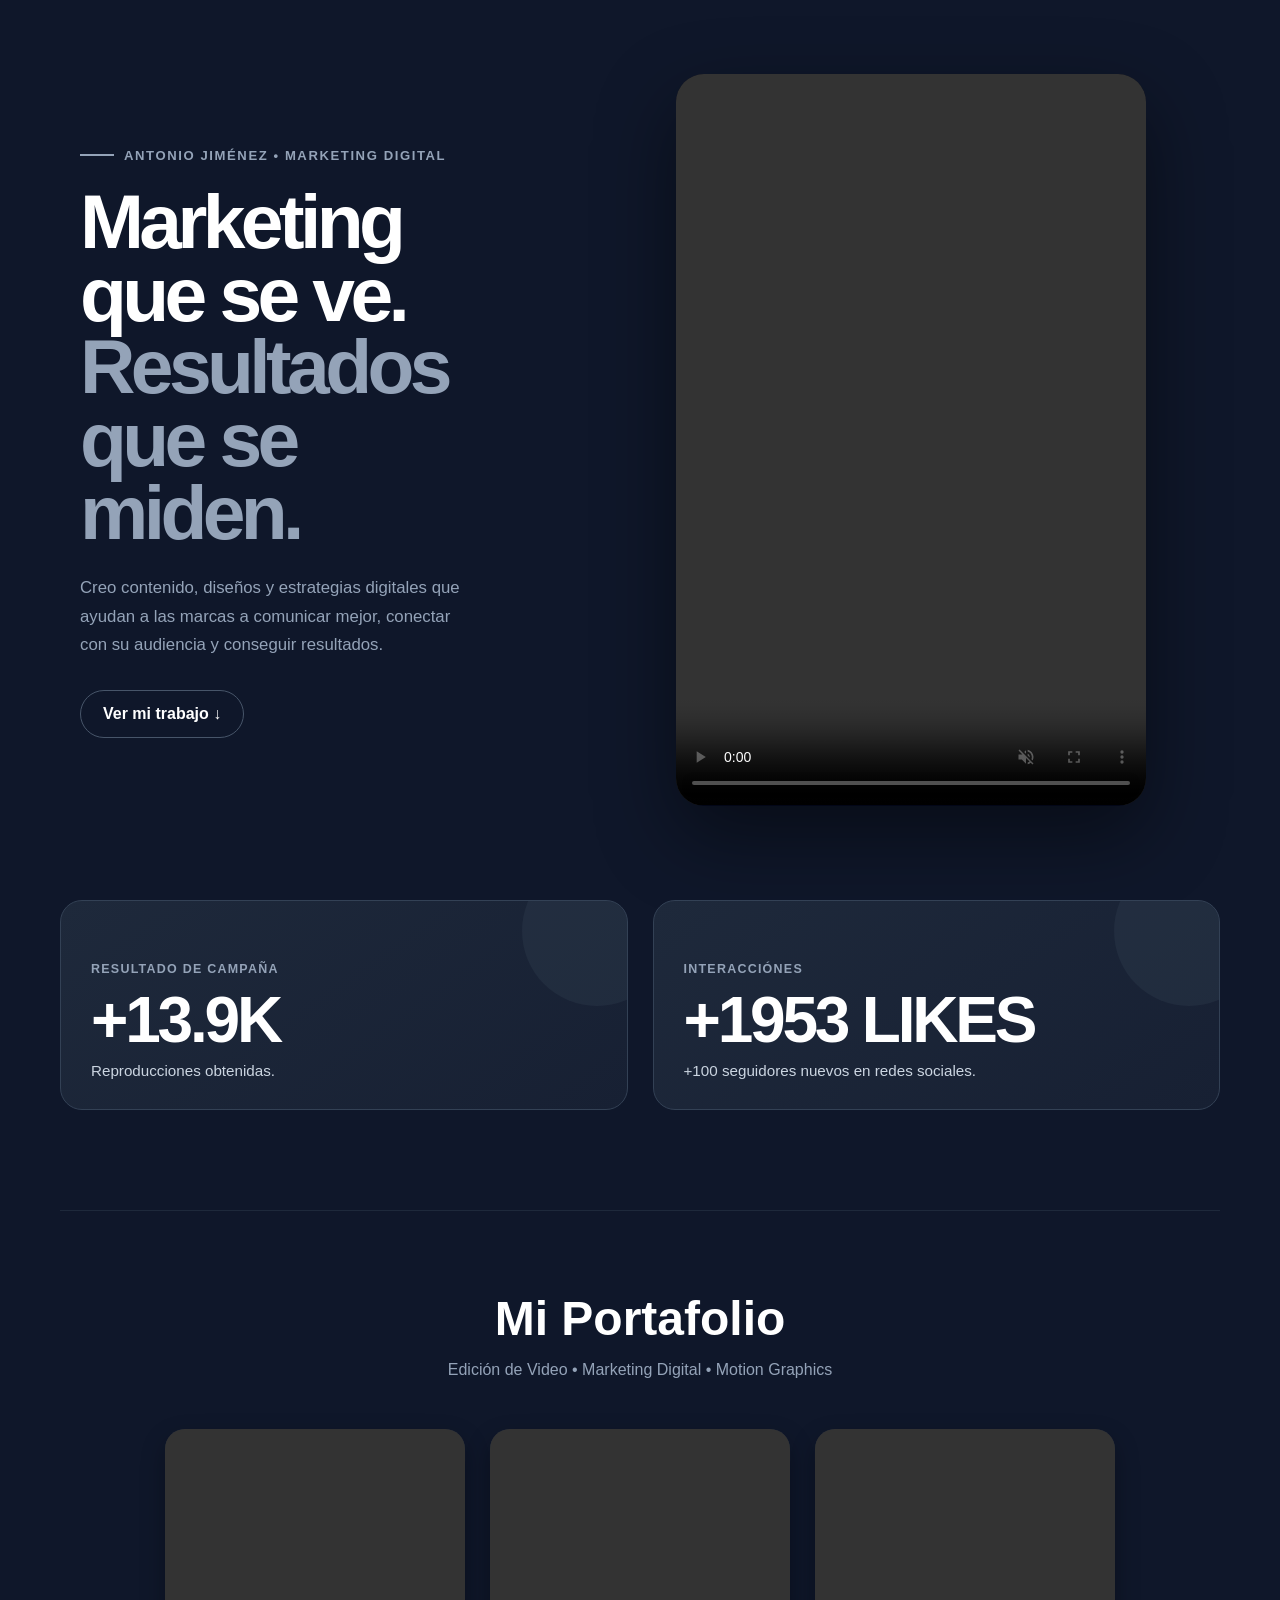
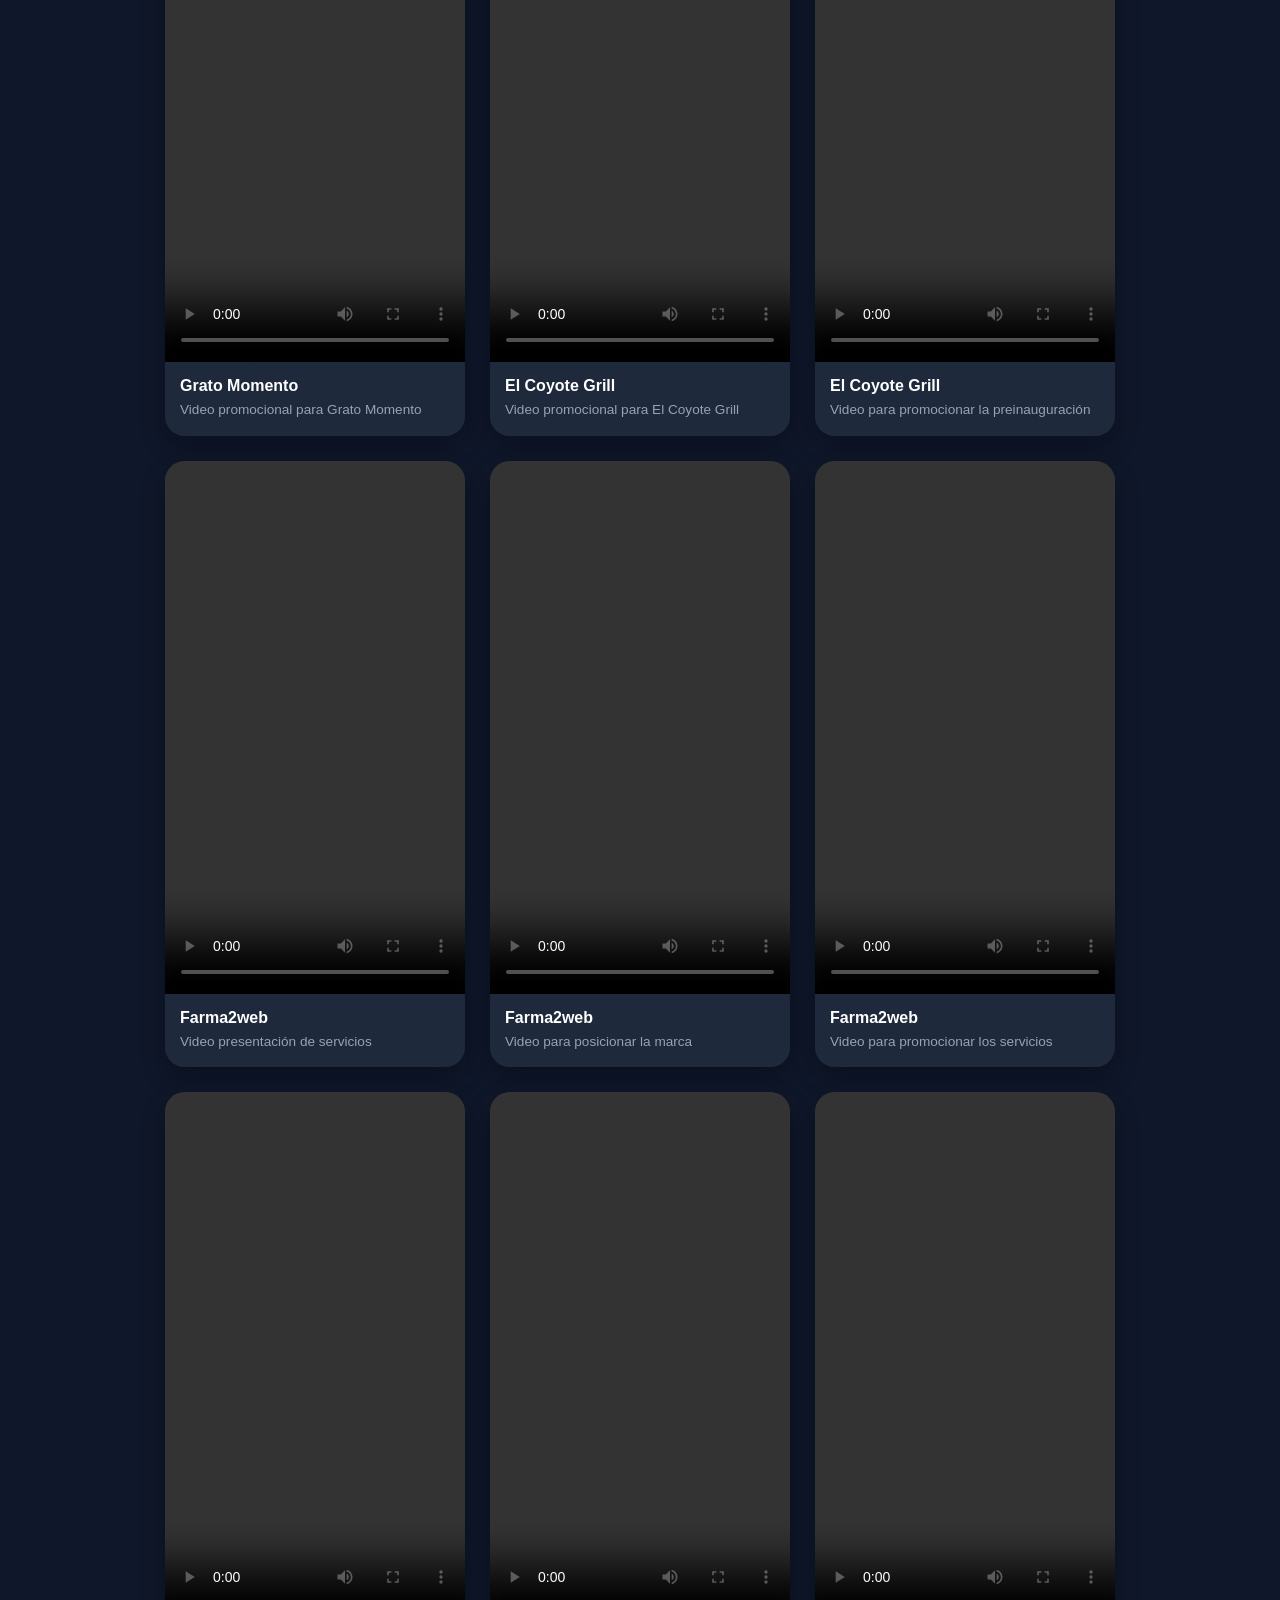
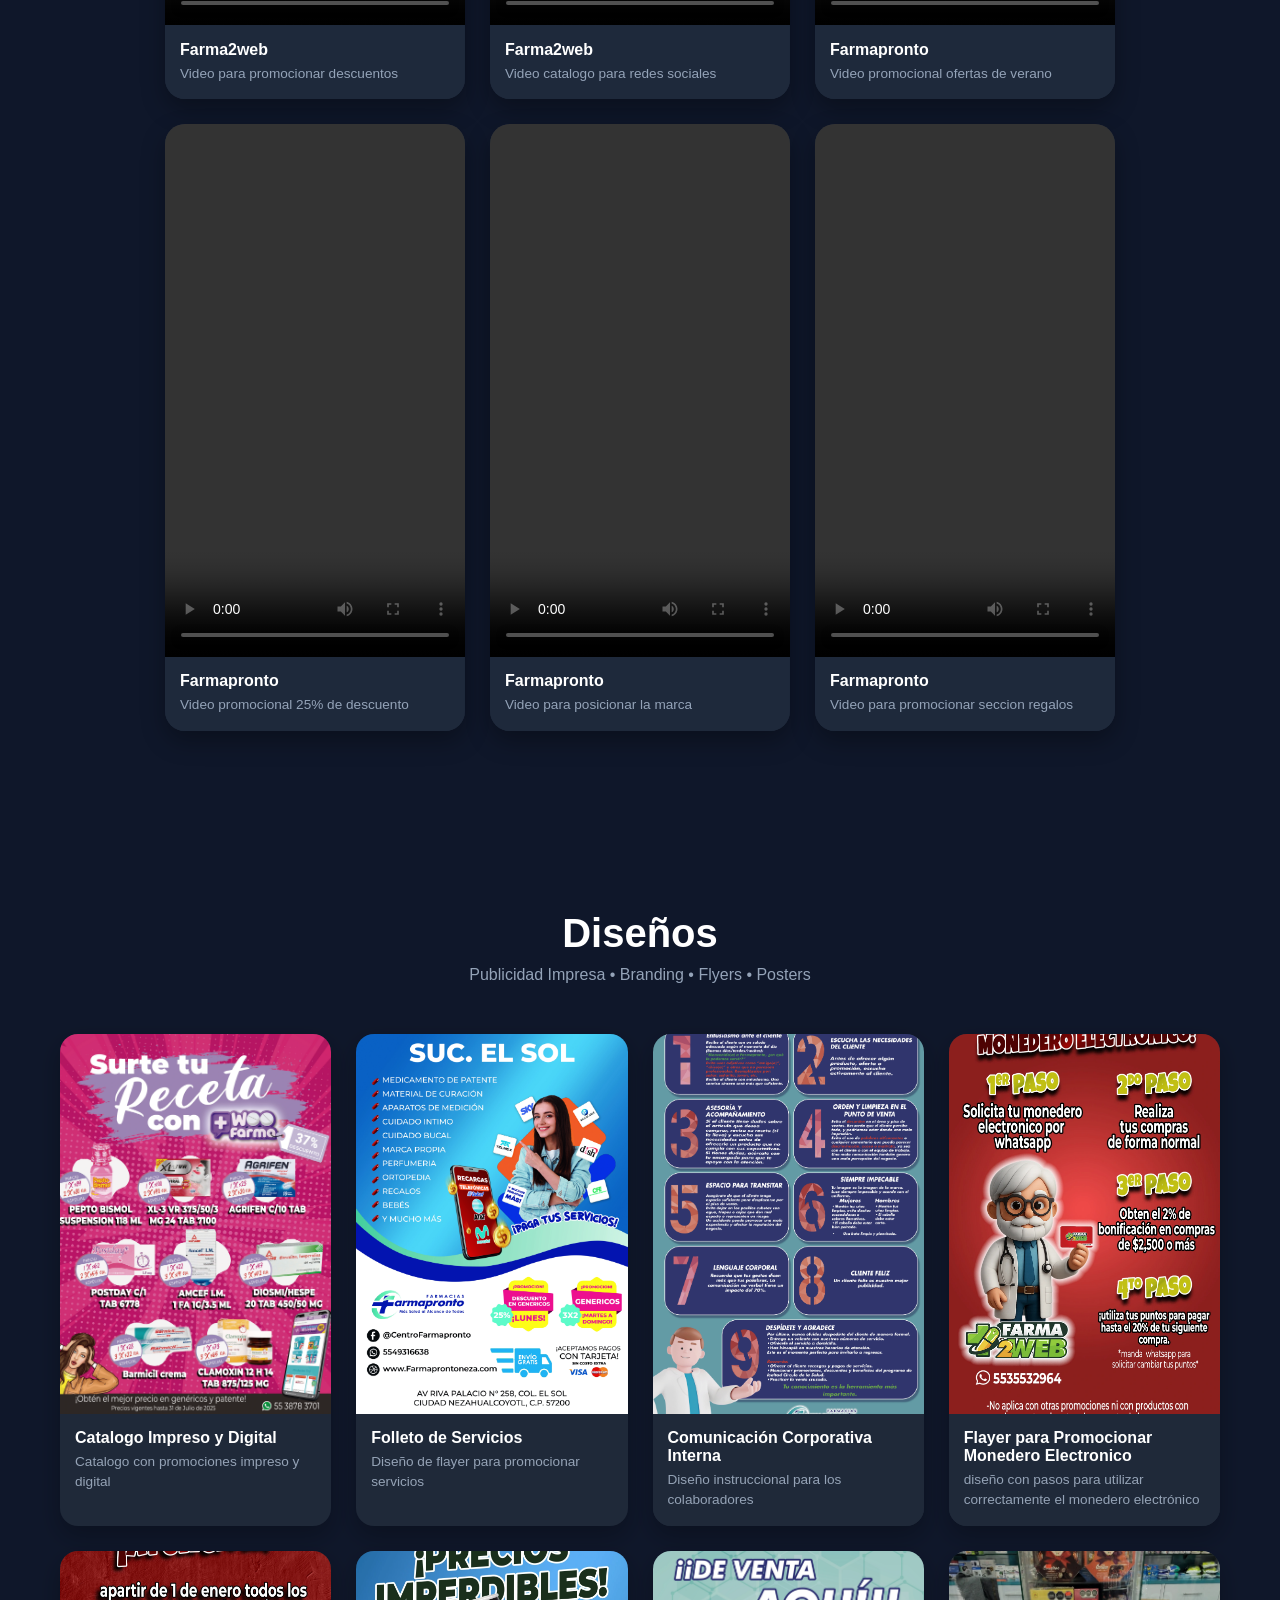
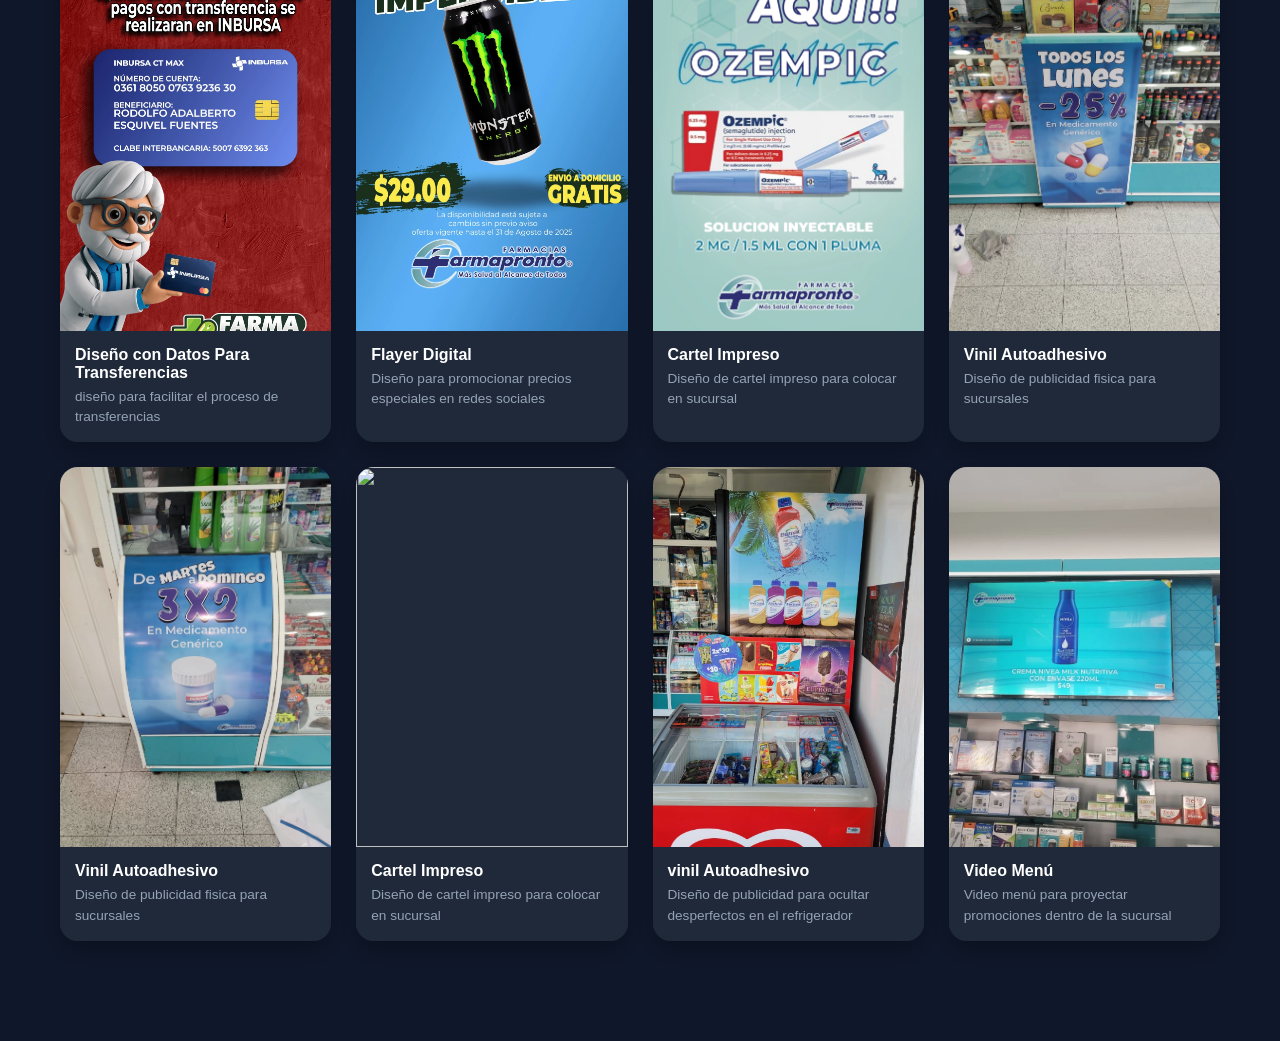
==== book.html @ 9827d72e "Add files via upload" ====
<!DOCTYPE html>
<html lang="es">
<head>
<meta charset="UTF-8">
<meta name="viewport" content="width=device-width, initial-scale=1.0">
<title>Mi Portafolio de Video</title>

<style>

*{
    margin:0;
    padding:0;
    box-sizing:border-box;
    font-family:Arial, Helvetica, sans-serif;
}

body{
    background:#0f172a;
    color:white;
}

.portfolio{
    max-width:1200px;
    margin:auto;
    padding:80px 20px;
}

.portfolio h1{
    text-align:center;
    font-size:3rem;
    margin-bottom:15px;
}

.portfolio .subtitle{
    text-align:center;
    color:#94a3b8;
    margin-bottom:50px;
}

.video-grid{
    display:grid;
    grid-template-columns:repeat(auto-fit,minmax(250px,300px));
    justify-content:center;
    gap:25px;
}

/* VIDEO PRINCIPAL */

.featured{
    grid-column:1 / -1;
}

/* TARJETAS */

.video-card{
    background:#1e293b;
    border-radius:20px;
    overflow:hidden;
    box-shadow:0 10px 25px rgba(0,0,0,.3);
}

.video-card video{
    width:100%;
    aspect-ratio:9/16;
    object-fit:cover;
    display:block;
}

/* .video-card:hover video{
    transform:scale(1.05);
} */

.info{
    padding:15px;
    background:#1e293b;
}

.info h3{
    margin-bottom:8px;
    font-size:1rem;
}

.info p{
    color:#94a3b8;
    font-size:.85rem;
    line-height:1.5;
}

.video-card{
    transition:.3s;
}

.video-card:hover{
    transform:translateY(-5px);
}

.image-grid{
    display:grid;
    grid-template-columns:repeat(auto-fit,minmax(250px,300px));
    justify-content:center;
    gap:25px;
}

.image-card{
    background:#1e293b;
    border-radius:20px;
    overflow:hidden;
    box-shadow:0 10px 25px rgba(0,0,0,.3);
    transition:.3s;
}

.image-card:hover{
    transform:translateY(-5px);
}

.image-card img{
    width:100%;
    height:400px;
    object-fit:cover;
    display:block;
}

.section{
    max-width:1200px;
    margin:auto;
    padding:100px 20px;
}

.section-title{
    text-align:center;
    font-size:2.5rem;
    margin-bottom:10px;
}

.section-subtitle{
    text-align:center;
    color:#94a3b8;
    margin-bottom:50px;
}

.mag-grid{
    display:grid;
    grid-template-columns:repeat(auto-fit,minmax(260px,1fr));
    gap:25px;
}

.mag-card{
    background:#1e293b;
    border-radius:18px;
    overflow:hidden;
    box-shadow:0 10px 25px rgba(0,0,0,.25);
    transition:.3s;
}

.mag-card:hover{
    transform:translateY(-6px);
}

.mag-card img{
    width:100%;
    height:380px;
    object-fit:cover;
    display:block;
    transition:.4s;
}

.mag-card:hover img{
    transform:scale(1.05);
}

/* reutiliza tu info */
.info{
    padding:15px;
    background:#1e293b;
}

.info h3{
    font-size:1rem;
    margin-bottom:5px;
}

.info p{
    font-size:.85rem;
    color:#94a3b8;
}

.mag-card{
    filter:grayscale(10%);
    transition:.4s;
}

.mag-card:hover{
    filter:grayscale(0%);
    transform:translateY(-8px);
}

.lightbox{
    position:fixed;
    top:0;
    left:0;
    width:100%;
    height:100%;
    background:rgba(0,0,0,.9);
    display:none;
    justify-content:center;
    align-items:center;
    z-index:999;
}

.lightbox img{
    max-width:90%;
    max-height:90%;
    border-radius:10px;
    box-shadow:0 10px 30px rgba(0,0,0,.5);
    transform:scale(0.95);
    animation:pop .2s ease forwards;
}

@keyframes pop{
    to{ transform:scale(1); }
}

.close{
    position:absolute;
    top:20px;
    right:30px;
    font-size:40px;
    color:white;
    cursor:pointer;
    user-select:none;
}

/* RESPONSIVE */

@media(max-width:768px){

    .video-grid{
        grid-template-columns:1fr;
    }

    .featured{
        grid-column:auto;
    }

    .portfolio h1{
        font-size:2rem;
    }

}


/* =========================
   PORTADA / HERO
========================= */

.hero{
    min-height:100vh;
    max-width:1300px;
    margin:auto;
    padding:50px 30px 70px;
    display:grid;
    grid-template-columns:minmax(280px,.9fr) minmax(420px,1.25fr);
    gap:55px;
    align-items:center;
}

.hero-content{
    padding:50px ;
    max-width:570px;
}

.hero-eyebrow{
    display:inline-flex;
    align-items:center;
    gap:10px;
    margin-bottom:22px;
    color:#94a3b8;
    font-size:.82rem;
    font-weight:700;
    letter-spacing:.12em;
    text-transform:uppercase;
}

.hero-eyebrow::before{
    content:"";
    width:34px;
    height:2px;
    background:#94a3b8;
}

.hero h1{
    font-size:clamp(3rem,6vw,5.8rem);
    line-height:.95;
    letter-spacing:-.06em;
    margin-bottom:25px;
}

.hero h1 span{
    color:#94a3b8;
}

.hero-description{
    max-width:500px;
    color:#94a3b8;
    font-size:1.05rem;
    line-height:1.7;
    margin-bottom:30px;
}

.hero-button{
    display:inline-flex;
    align-items:center;
    justify-content:center;
    padding:14px 22px;
    border:1px solid #475569;
    border-radius:999px;
    color:white;
    text-decoration:none;
    font-weight:700;
    transition:.3s;
}

.hero-button:hover{
    background:#fff;
    color:#0f172a;
    transform:translateY(-2px);
}

.hero-media{
    display:flex;
    justify-content:center;
    position:relative;
}

.hero-video-wrap{
    width:min(100%,470px);
    aspect-ratio:9/14;
    border-radius:28px;
    overflow:hidden;
    background:#020617;
    box-shadow:0 30px 80px rgba(0,0,0,.45);
    position:relative;
}

.hero-video-wrap video{
    width:100%;
    height:100%;
    object-fit:cover;
    display:block;
}

.hero-results{
    max-width:1200px;
    margin:0 auto;
    padding:0 20px 100px;
    display:grid;
    grid-template-columns:repeat(2,1fr);
    gap:25px;
}

.result-card{
    min-height:210px;
    padding:30px;
    border:1px solid #334155;
    border-radius:22px;
    background:linear-gradient(145deg,#1e293b,#172033);
    display:flex;
    flex-direction:column;
    justify-content:flex-end;
    position:relative;
    overflow:hidden;
}

.result-card::after{
    content:"";
    position:absolute;
    width:150px;
    height:150px;
    border-radius:50%;
    background:rgba(148,163,184,.07);
    right:-45px;
    top:-45px;
}

.result-label{
    color:#94a3b8;
    font-size:.78rem;
    font-weight:700;
    letter-spacing:.1em;
    text-transform:uppercase;
    margin-bottom:12px;
}

.result-number{
    font-size:clamp(2.5rem,5vw,4.5rem);
    line-height:1;
    font-weight:800;
    letter-spacing:-.05em;
    margin-bottom:10px;
}

.result-description{
    color:#cbd5e1;
    font-size:.95rem;
}

.hero-divider{
    max-width:1200px;
    margin:0 auto;
    padding:0 20px;
}

.hero-divider hr{
    border:0;
    border-top:1px solid #1e293b;
}

@media(max-width:850px){
    .hero{
        min-height:auto;
        grid-template-columns:1fr;
        padding-top:70px;
        gap:45px;
    }

    .hero-content{
        max-width:none;
        text-align:center;
        margin:auto;
    }

    .hero-eyebrow{
        justify-content:center;
    }

    .hero-description{
        margin-left:auto;
        margin-right:auto;
    }

    .hero-media{
        order:2;
    }

    .hero-results{
        grid-template-columns:1fr;
        padding-bottom:70px;
    }
}

@media(max-width:520px){
    .hero{
        padding:45px 20px 55px;
    }

    .hero h1{
        font-size:3.2rem;
    }

    .hero-video-wrap{
        width:82%;
        border-radius:22px;
    }

    .result-card{
        min-height:180px;
    }
}

</style>

</head>

<body>

<!-- =========================
     PORTADA
========================= -->
<section class="hero">

    <div class="hero-content">

        <div class="hero-eyebrow">
            Antonio Jiménez • Marketing Digital
        </div>

        <h1>
            Marketing que se ve.<br>
            <span>Resultados que se miden.</span>
        </h1>

        <p class="hero-description">
            Creo contenido, diseños y estrategias digitales que ayudan a las
            marcas a comunicar mejor, conectar con su audiencia y conseguir resultados.
        </p>

        <a class="hero-button" href="#trabajos">
            Ver mi trabajo ↓
        </a>

    </div>

    <div class="hero-media">

        <div class="hero-video-wrap">

            <video autoplay muted loop playsinline controls>
                <source src="img/book/video portada.mp4" type="video/mp4">
            </video>

        </div>

    </div>

</section>

<section class="hero-results">

    <article class="result-card">

        <div class="result-label">
            Resultado de campaña
        </div>

        <div class="result-number">
            +13.9K
        </div>

        <div class="result-description">
            Reproducciones obtenidas.
        </div>

    </article>

    <article class="result-card">

        <div class="result-label">
            interacciónes
        </div>

        <div class="result-number">
            +1953 LIKES
        </div>

        <div class="result-description">
            +100 seguidores nuevos en redes sociales.
        </div>

    </article>

</section>

<div class="hero-divider">
    <hr>
</div>

<section class="portfolio" id="trabajos">

    <h1>Mi Portafolio</h1>

    <p class="subtitle">
        Edición de Video • Marketing Digital • Motion Graphics
    </p>

    <div class="video-grid">

        <div class="video-card">

            <video controls poster="">
                <source src="img/book/video 1.1.mp4" type="video/mp4">
            </video>

            <div class="info">
                <h3>Grato Momento</h3>
                <p>Video promocional para Grato Momento</p>
            </div>

        </div>

        <div class="video-card">

            <video controls poster="">
                <source src="img/book/video 2.1.mp4" type="video/mp4">
            </video>

            <div class="info">
                <h3>El Coyote Grill</h3>
                <p>Video promocional para El Coyote Grill</p>
            </div>

        </div>

        <div class="video-card">

            <video controls poster="">
                <source src="img/book/video 3.1.mp4" type="video/mp4">
            </video>

            <div class="info">
                <h3>El Coyote Grill</h3>
                <p>Video para promocionar la preinauguración</p>
            </div>

        </div>        <div class="video-card">

            <video controls poster="">
                <source src="img/book/video 1.mp4" type="video/mp4">
            </video>

            <div class="info">
                <h3>Farma2web</h3>
                <p>Video presentación de servicios</p>
            </div>

        </div>        <div class="video-card">

            <video controls poster="">
                <source src="img/book/video 2.mp4" type="video/mp4">
            </video>

            <div class="info">
                <h3>Farma2web</h3>
                <p>Video para posicionar la marca</p>
            </div>

        </div>        <div class="video-card">

            <video controls poster="">
                <source src="img/book/video 3.mp4" type="video/mp4">
            </video>

            <div class="info">
                <h3>Farma2web</h3>
                <p>Video para promocionar los servicios</p>
            </div>

        </div>        <div class="video-card">

            <video controls poster="">
                <source src="img/book/video 4.mp4" type="video/mp4">
            </video>

            <div class="info">
                <h3>Farma2web</h3>
                <p>Video para promocionar descuentos</p>
            </div>

        </div>        <div class="video-card">

            <video controls poster="">
                <source src="img/book/video 5.mp4" type="video/mp4">
            </video>

            <div class="info">
                <h3>Farma2web</h3>
                <p>Video catalogo para redes sociales</p>
            </div>

        </div>        <div class="video-card">

            <video controls poster="">
                <source src="img/book/video 6.mp4" type="video/mp4">
            </video>

            <div class="info">
                <h3>Farmapronto</h3>
                <p>Video promocional ofertas de verano</p>
            </div>

        </div>        <div class="video-card">

            <video controls poster="">
                <source src="img/book/video 7.mp4" type="video/mp4">
            </video>

            <div class="info">
                <h3>Farmapronto</h3>
                <p>Video promocional 25% de descuento</p>
            </div>

        </div>        <div class="video-card">

            <video controls poster="">
                <source src="img/book/video 8.mp4" type="video/mp4">
            </video>

            <div class="info">
                <h3>Farmapronto</h3>
                <p>Video para posicionar la marca</p>
            </div>

        </div>        <div class="video-card">

            <video controls poster="">
                <source src="img/book/video 9.mp4" type="video/mp4">
            </video>

            <div class="info">
                <h3>Farmapronto</h3>
                <p>Video para promocionar seccion regalos</p>
            </div>



    </div>

</section>

<section class="section">

    <h2 class="section-title">Diseños</h2>
    <p class="section-subtitle">Publicidad Impresa • Branding • Flyers • Posters</p>

    <div class="mag-grid">

        <div class="mag-card">
            <img src="img/book/imagen 1.webp">
            <div class="info">
                <h3>Catalogo Impreso y Digital</h3>
                <p>Catalogo con promociones impreso y digital</p>
            </div>
        </div>

        <div class="mag-card">
            <img src="img/book/imagen 2.webp">
            <div class="info">
                <h3>Folleto de Servicios</h3>
                <p>Diseño de flayer para promocionar servicios</p>
            </div>
        </div>

        <div class="mag-card">
            <img src="img/book/imagen 3.webp">
            <div class="info">
                <h3>Comunicación Corporativa Interna</h3>
                <p>Diseño instruccional para los colaboradores</p>
            </div>
        </div>
        <div class="mag-card">
            <img src="img/book/imagen 4.webp">
            <div class="info">
                <h3>Flayer para Promocionar Monedero Electronico</h3>
                <p>diseño con pasos para utilizar correctamente el monedero electrónico</p>
            </div>
        </div>
        <div class="mag-card">
            <img src="img/book/imagen 5.webp">
            <div class="info">
                <h3>Diseño con Datos Para Transferencias</h3>
                <p>diseño para facilitar el proceso de transferencias</p>
            </div>
        </div>
        <div class="mag-card">
            <img src="img/book/imagen 6.webp">
            <div class="info">
                <h3>Flayer Digital</h3>
                <p>Diseño para promocionar precios especiales en redes sociales</p>
            </div>
        </div>
        <div class="mag-card">
            <img src="img/book/imagen 7.webp">
            <div class="info">
                <h3>Cartel Impreso</h3>
                <p>Diseño de cartel impreso para colocar en sucursal</p>
            </div>
        </div>
        <div class="mag-card">
            <img src="img/book/imagen 8.webp">
            <div class="info">
                <h3>Vinil Autoadhesivo</h3>
                <p>Diseño de publicidad fisica para sucursales</p>
            </div>
        </div>
        <div class="mag-card">
            <img src="img/book/imagen 9.webp">
            <div class="info">
                <h3>Vinil Autoadhesivo</h3>
                <p>Diseño de publicidad fisica para sucursales</p>
            </div>
        </div>
        <div class="mag-card">
            <img src="img/book/imagen 10.webp">
            <div class="info">
                <h3>Cartel Impreso</h3>
                <p>Diseño de cartel impreso para colocar en sucursal</p>
            </div>
        </div>
        <div class="mag-card">
            <img src="img/book/imagen 11.webp">
            <div class="info">
                <h3>vinil Autoadhesivo</h3>
                <p>Diseño de publicidad para ocultar desperfectos en el refrigerador</p>
            </div>
        </div>
        <div class="mag-card">
            <img src="img/book/imagen 12.webp">
            <div class="info">
                <h3>Video Menú</h3>
                <p>Video menú para proyectar promociones dentro de la sucursal </p>
            </div>
    </div>

</section>

<!-- LIGHTBOX -->
<div id="lightbox" class="lightbox">
    <span class="close">&times;</span>
    <img id="lightbox-img">
</div>

<script>
const lightbox = document.getElementById("lightbox");
const lightboxImg = document.getElementById("lightbox-img");
const closeBtn = document.querySelector(".close");

// abrir al dar click en cualquier imagen del grid
document.querySelectorAll(".mag-card img, .image-card img").forEach(img => {
    img.addEventListener("click", () => {
        lightbox.style.display = "flex";
        lightboxImg.src = img.src;
    });
});

// cerrar
closeBtn.addEventListener("click", () => {
    lightbox.style.display = "none";
});

// cerrar al dar click fuera de la imagen
lightbox.addEventListener("click", (e) => {
    if(e.target === lightbox){
        lightbox.style.display = "none";
    }
});
</script>

</body>
</html>
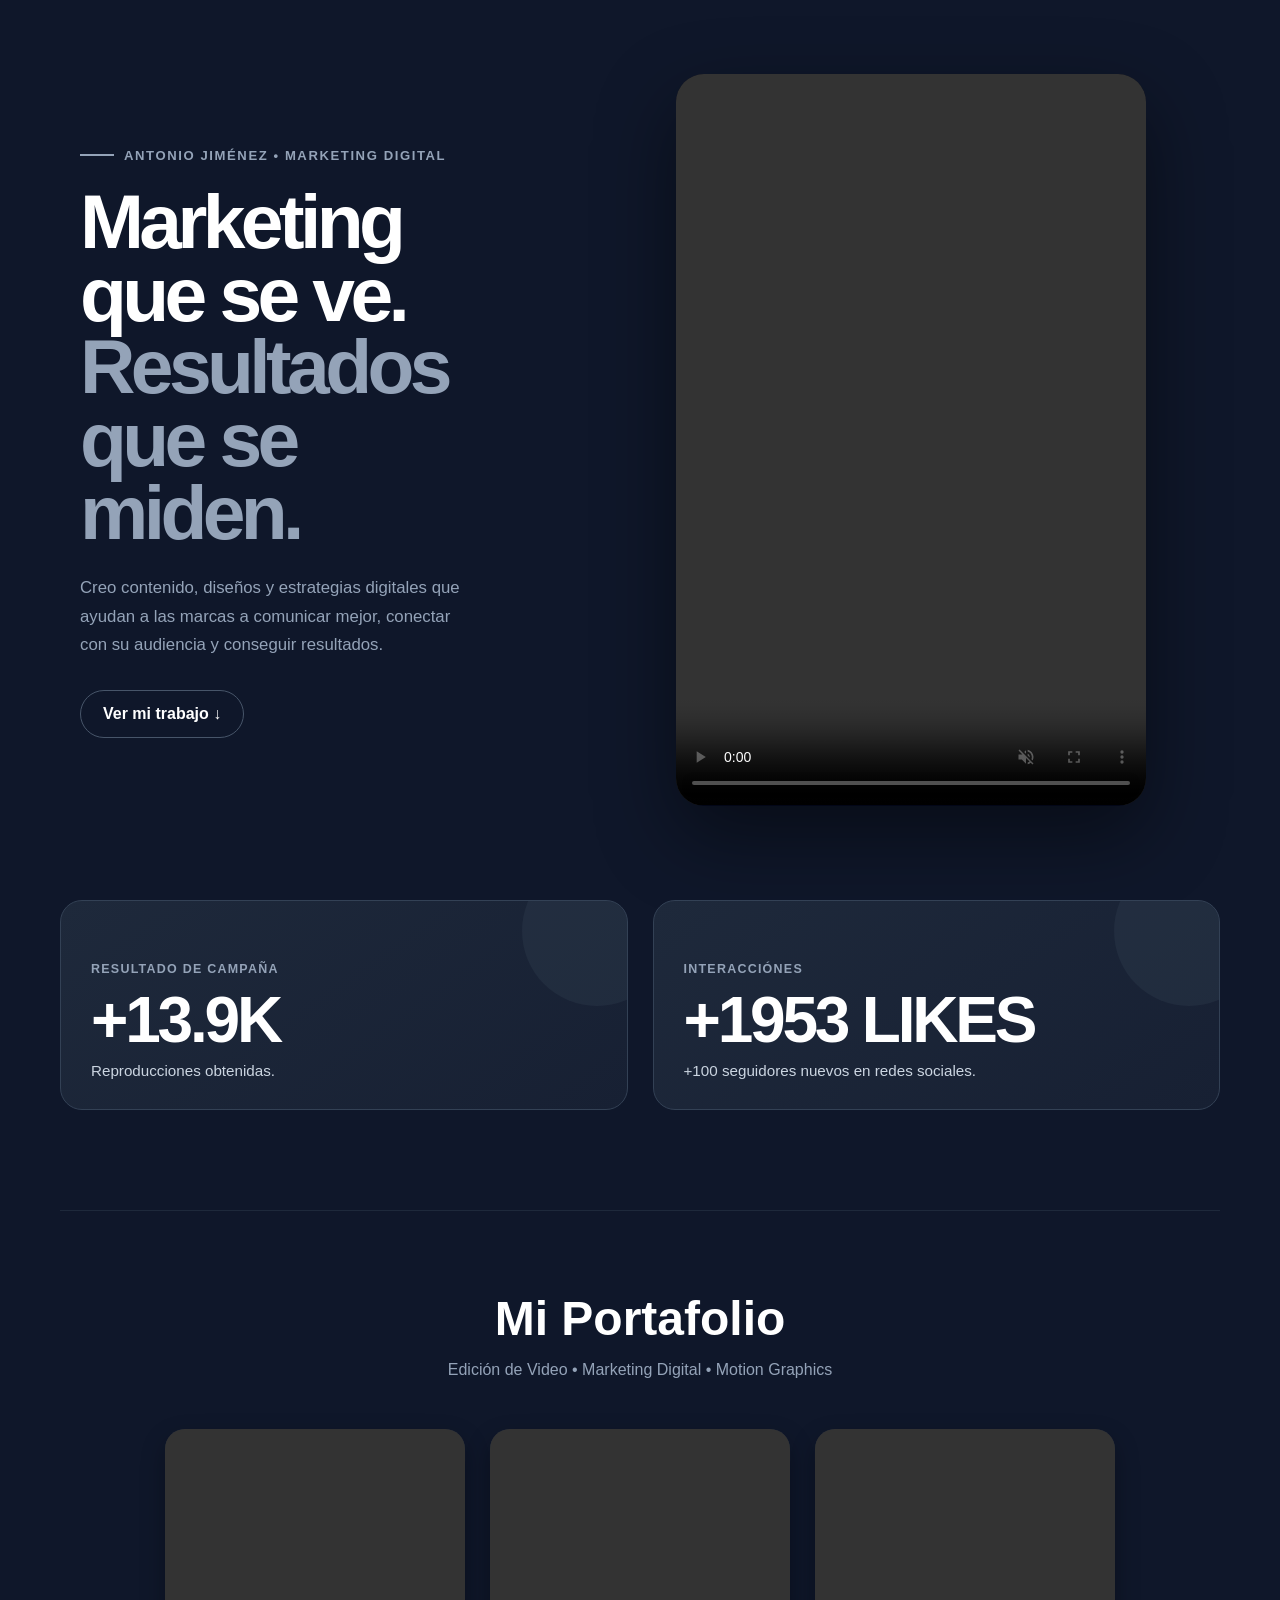
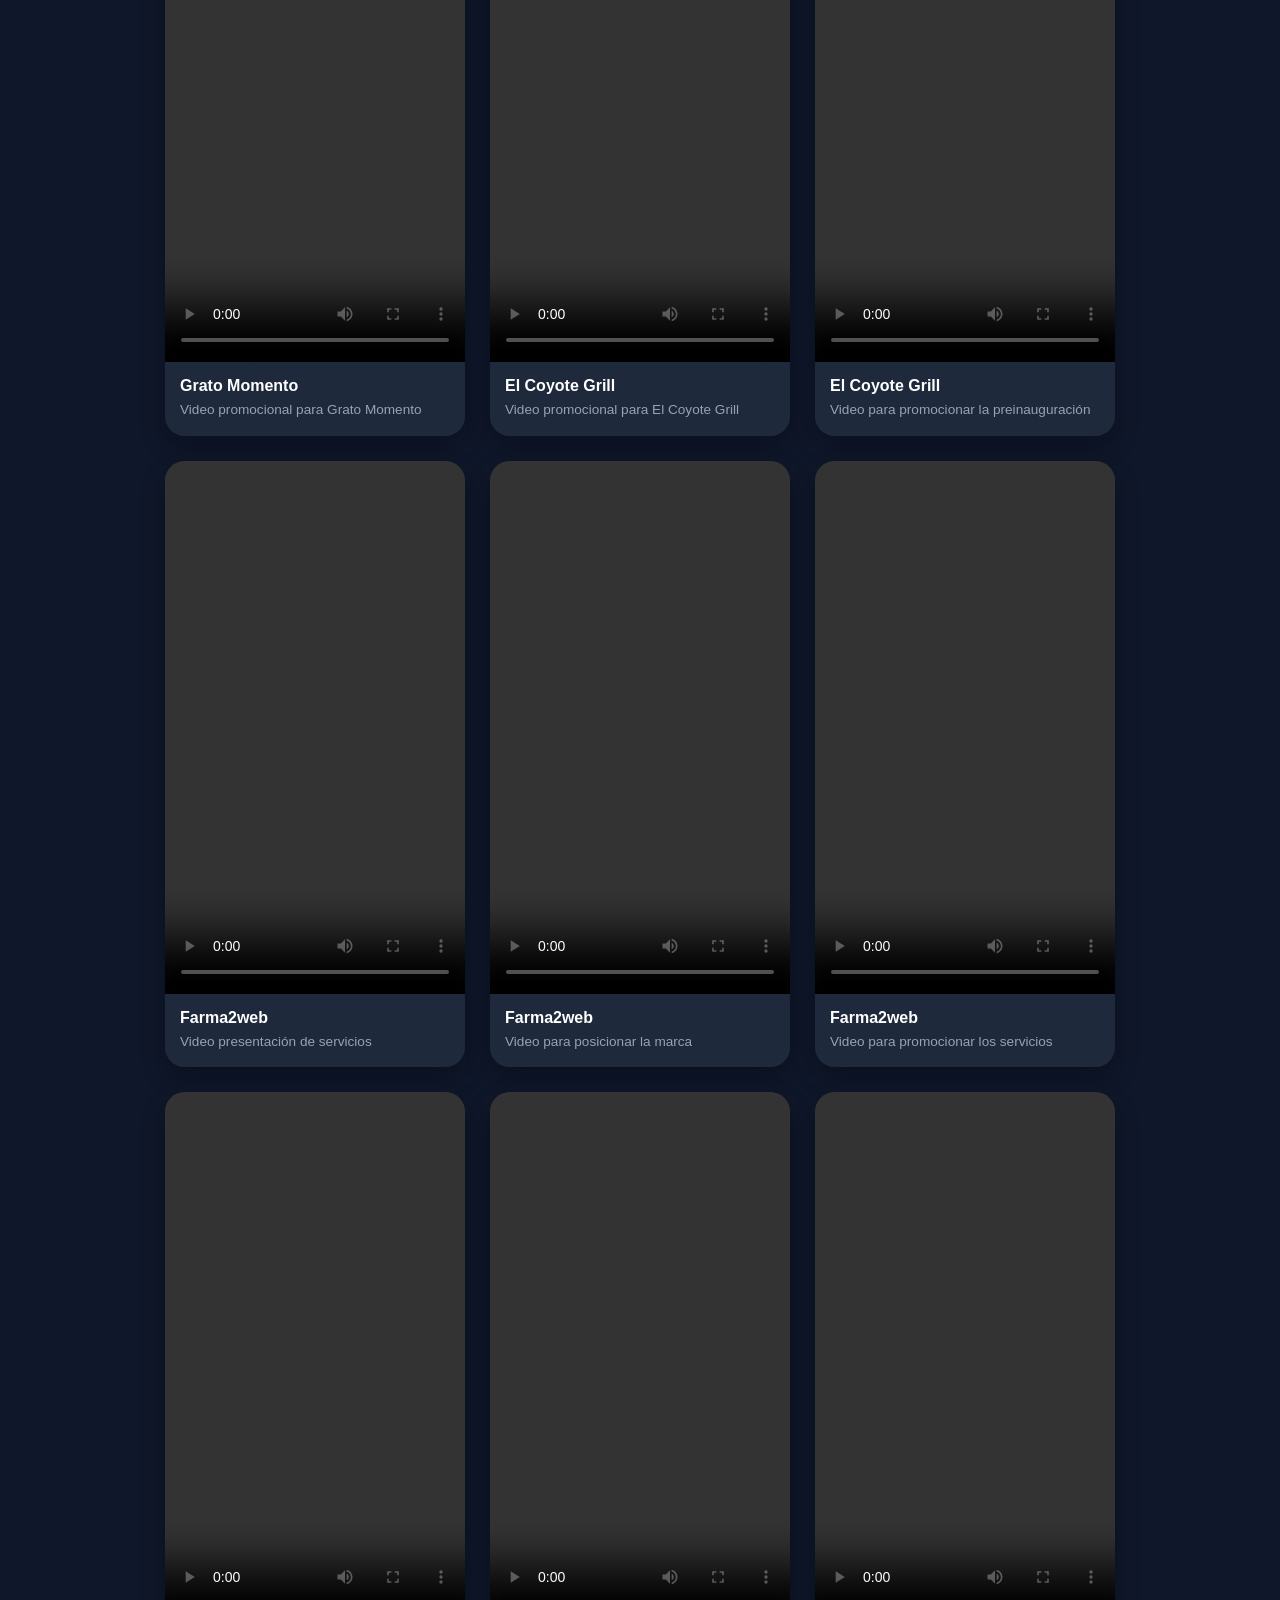
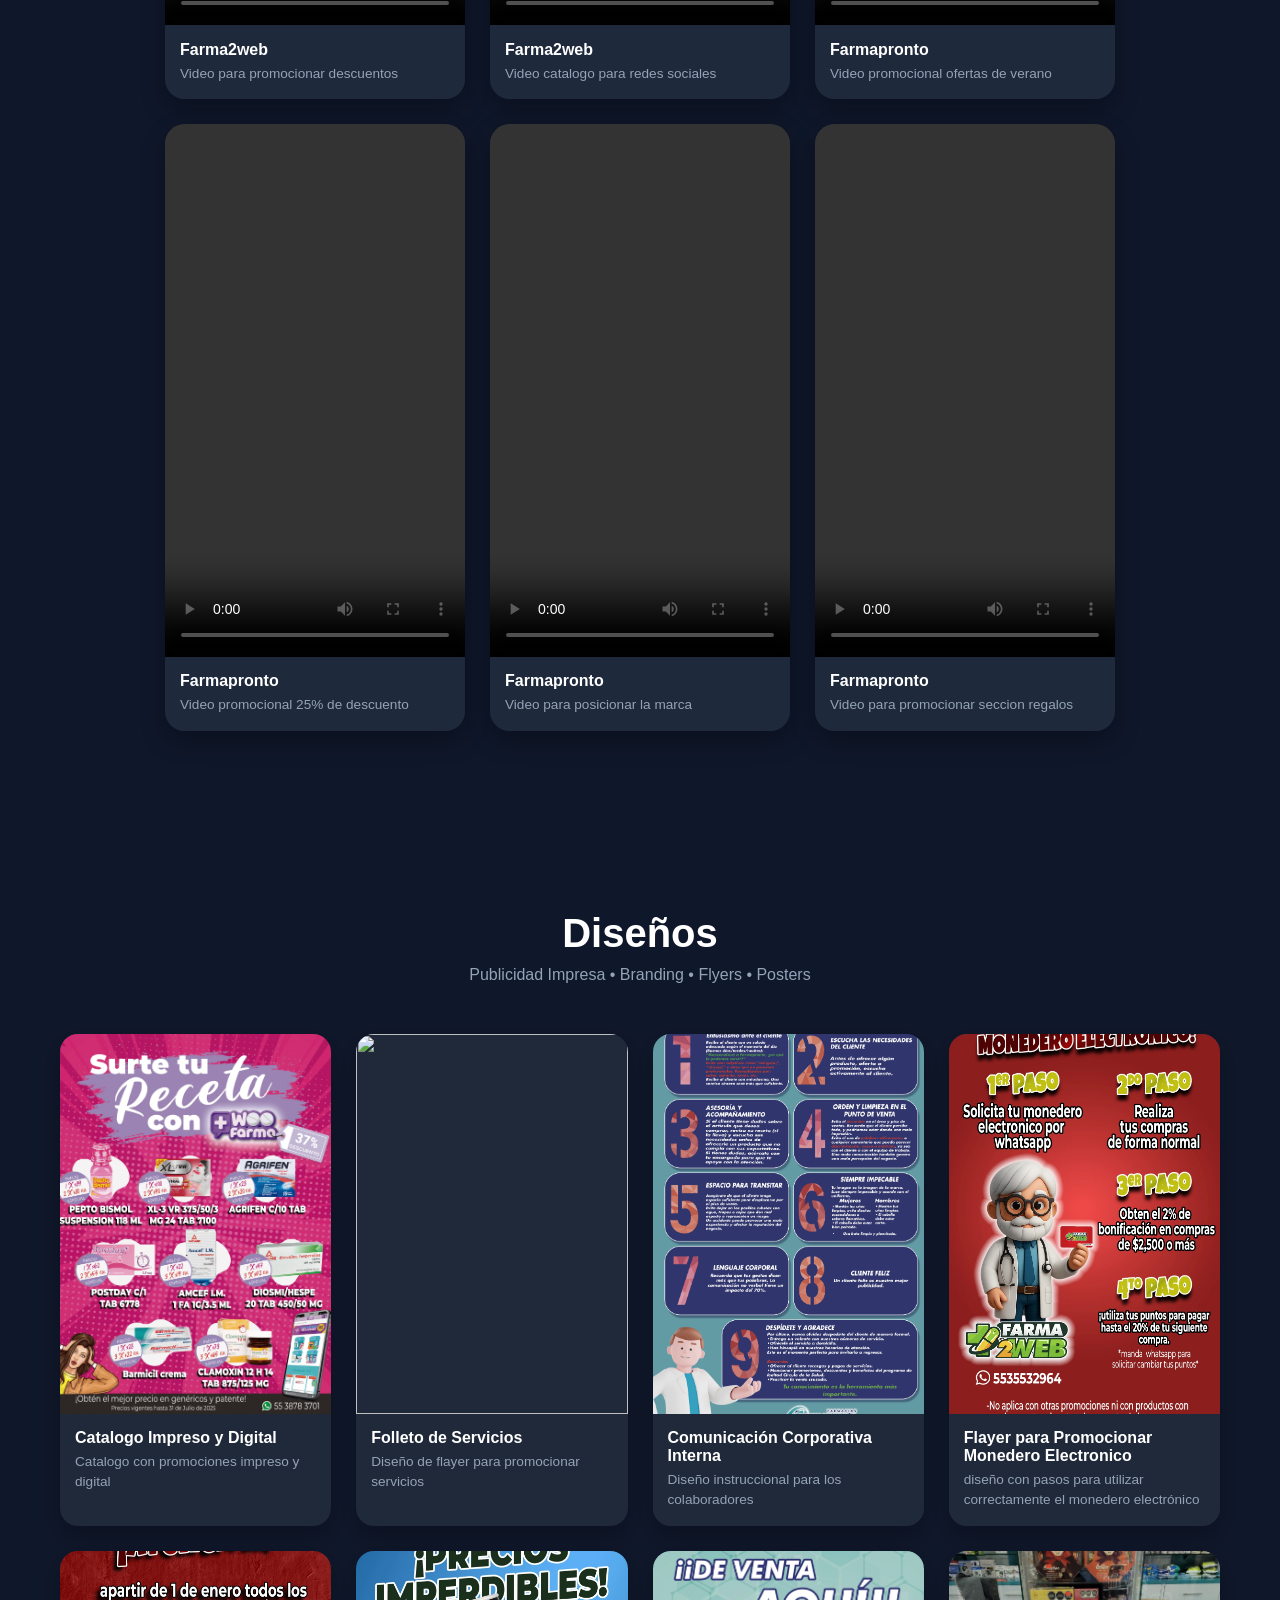
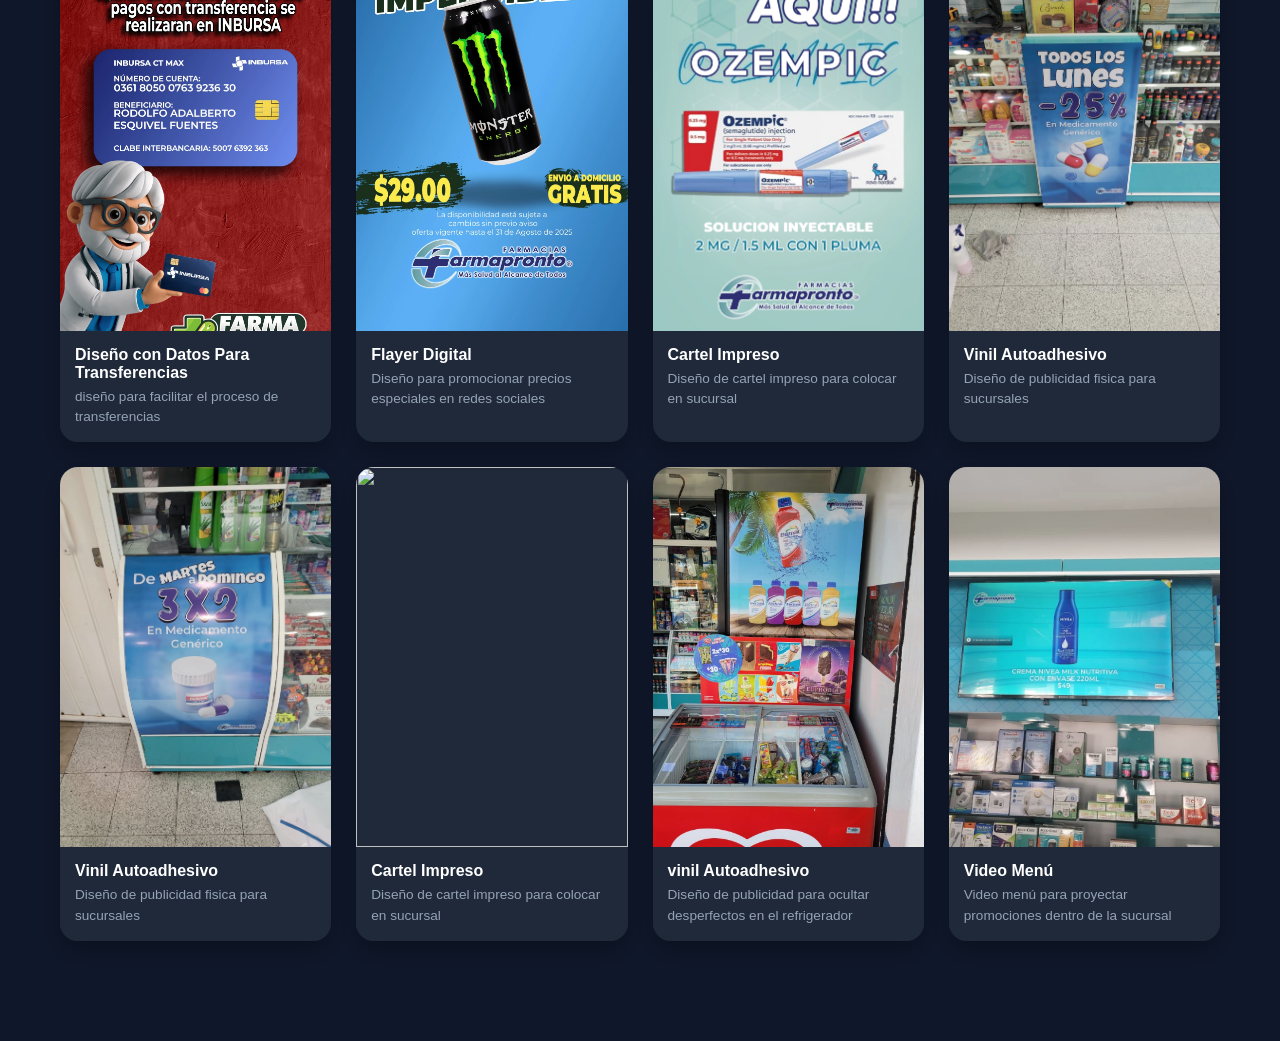
==== commit ba6ddd60: "Add files via upload" ====
--- a/book.html
+++ b/book.html
@@ -505,7 +505,7 @@
         <div class="hero-video-wrap">
 
             <video autoplay muted loop playsinline controls>
-                <source src="img/book/video portada.mp4" type="video/mp4">
+                <source src="https://res.cloudinary.com/rzm8pnkl/video/upload/v1787112127/video_portada.mp4" type="video/mp4">
             </video>
 
         </div>
@@ -567,7 +567,7 @@
         <div class="video-card">
 
             <video controls poster="">
-                <source src="img/book/video 1.1.mp4" type="video/mp4">
+                <source src="https://res.cloudinary.com/rzm8pnkl/video/upload/v1787112142/video_1.1.mp4" type="video/mp4">
             </video>
 
             <div class="info">
@@ -580,7 +580,7 @@
         <div class="video-card">
 
             <video controls poster="">
-                <source src="img/book/video 2.1.mp4" type="video/mp4">
+                <source src="https://res.cloudinary.com/rzm8pnkl/video/upload/v1787112050/video_2.1.mp4" type="video/mp4">
             </video>
 
             <div class="info">
@@ -593,7 +593,7 @@
         <div class="video-card">
 
             <video controls poster="">
-                <source src="img/book/video 3.1.mp4" type="video/mp4">
+                <source src="https://res.cloudinary.com/rzm8pnkl/video/upload/v1787112081/video_3.1.mp4" type="video/mp4">
             </video>
 
             <div class="info">
@@ -604,7 +604,7 @@
         </div>        <div class="video-card">
 
             <video controls poster="">
-                <source src="img/book/video 1.mp4" type="video/mp4">
+                <source src="https://res.cloudinary.com/rzm8pnkl/video/upload/v1787112057/video_1.mp4" type="video/mp4">
             </video>
 
             <div class="info">
@@ -615,7 +615,7 @@
         </div>        <div class="video-card">
 
             <video controls poster="">
-                <source src="img/book/video 2.mp4" type="video/mp4">
+                <source src="https://res.cloudinary.com/rzm8pnkl/video/upload/v1787112138/video_2.mp4" type="video/mp4">
             </video>
 
             <div class="info">
@@ -626,7 +626,7 @@
         </div>        <div class="video-card">
 
             <video controls poster="">
-                <source src="img/book/video 3.mp4" type="video/mp4">
+                <source src="https://res.cloudinary.com/rzm8pnkl/video/upload/v1787112101/video_3.mp4" type="video/mp4">
             </video>
 
             <div class="info">
@@ -637,7 +637,7 @@
         </div>        <div class="video-card">
 
             <video controls poster="">
-                <source src="img/book/video 4.mp4" type="video/mp4">
+                <source src="https://res.cloudinary.com/rzm8pnkl/video/upload/v1787112101/video_4.mp4" type="video/mp4">
             </video>
 
             <div class="info">
@@ -648,7 +648,7 @@
         </div>        <div class="video-card">
 
             <video controls poster="">
-                <source src="img/book/video 5.mp4" type="video/mp4">
+                <source src="https://res.cloudinary.com/rzm8pnkl/video/upload/v1787112090/video_5.mp4" type="video/mp4">
             </video>
 
             <div class="info">
@@ -659,7 +659,7 @@
         </div>        <div class="video-card">
 
             <video controls poster="">
-                <source src="img/book/video 6.mp4" type="video/mp4">
+                <source src="https://res.cloudinary.com/rzm8pnkl/video/upload/v1787112095/video_6.mp4" type="video/mp4">
             </video>
 
             <div class="info">
@@ -670,7 +670,7 @@
         </div>        <div class="video-card">
 
             <video controls poster="">
-                <source src="img/book/video 7.mp4" type="video/mp4">
+                <source src="https://res.cloudinary.com/rzm8pnkl/video/upload/v1787112136/video_7.mp4" type="video/mp4">
             </video>
 
             <div class="info">
@@ -681,7 +681,7 @@
         </div>        <div class="video-card">
 
             <video controls poster="">
-                <source src="img/book/video 8.mp4" type="video/mp4">
+                <source src="https://res.cloudinary.com/rzm8pnkl/video/upload/v1787112104/video_8.mp4" type="video/mp4">
             </video>
 
             <div class="info">
@@ -692,7 +692,7 @@
         </div>        <div class="video-card">
 
             <video controls poster="">
-                <source src="img/book/video 9.mp4" type="video/mp4">
+                <source src="https://res.cloudinary.com/rzm8pnkl/video/upload/v1787112132/video_9.mp4" type="video/mp4">
             </video>
 
             <div class="info">
@@ -722,7 +722,7 @@
         </div>
 
         <div class="mag-card">
-            <img src="img/book/imagen 2.webp">
+            <img src="https://res.cloudinary.com/rzm8pnkl/image/upload/v1787111979/imagen_2.webp">
             <div class="info">
                 <h3>Folleto de Servicios</h3>
                 <p>Diseño de flayer para promocionar servicios</p>
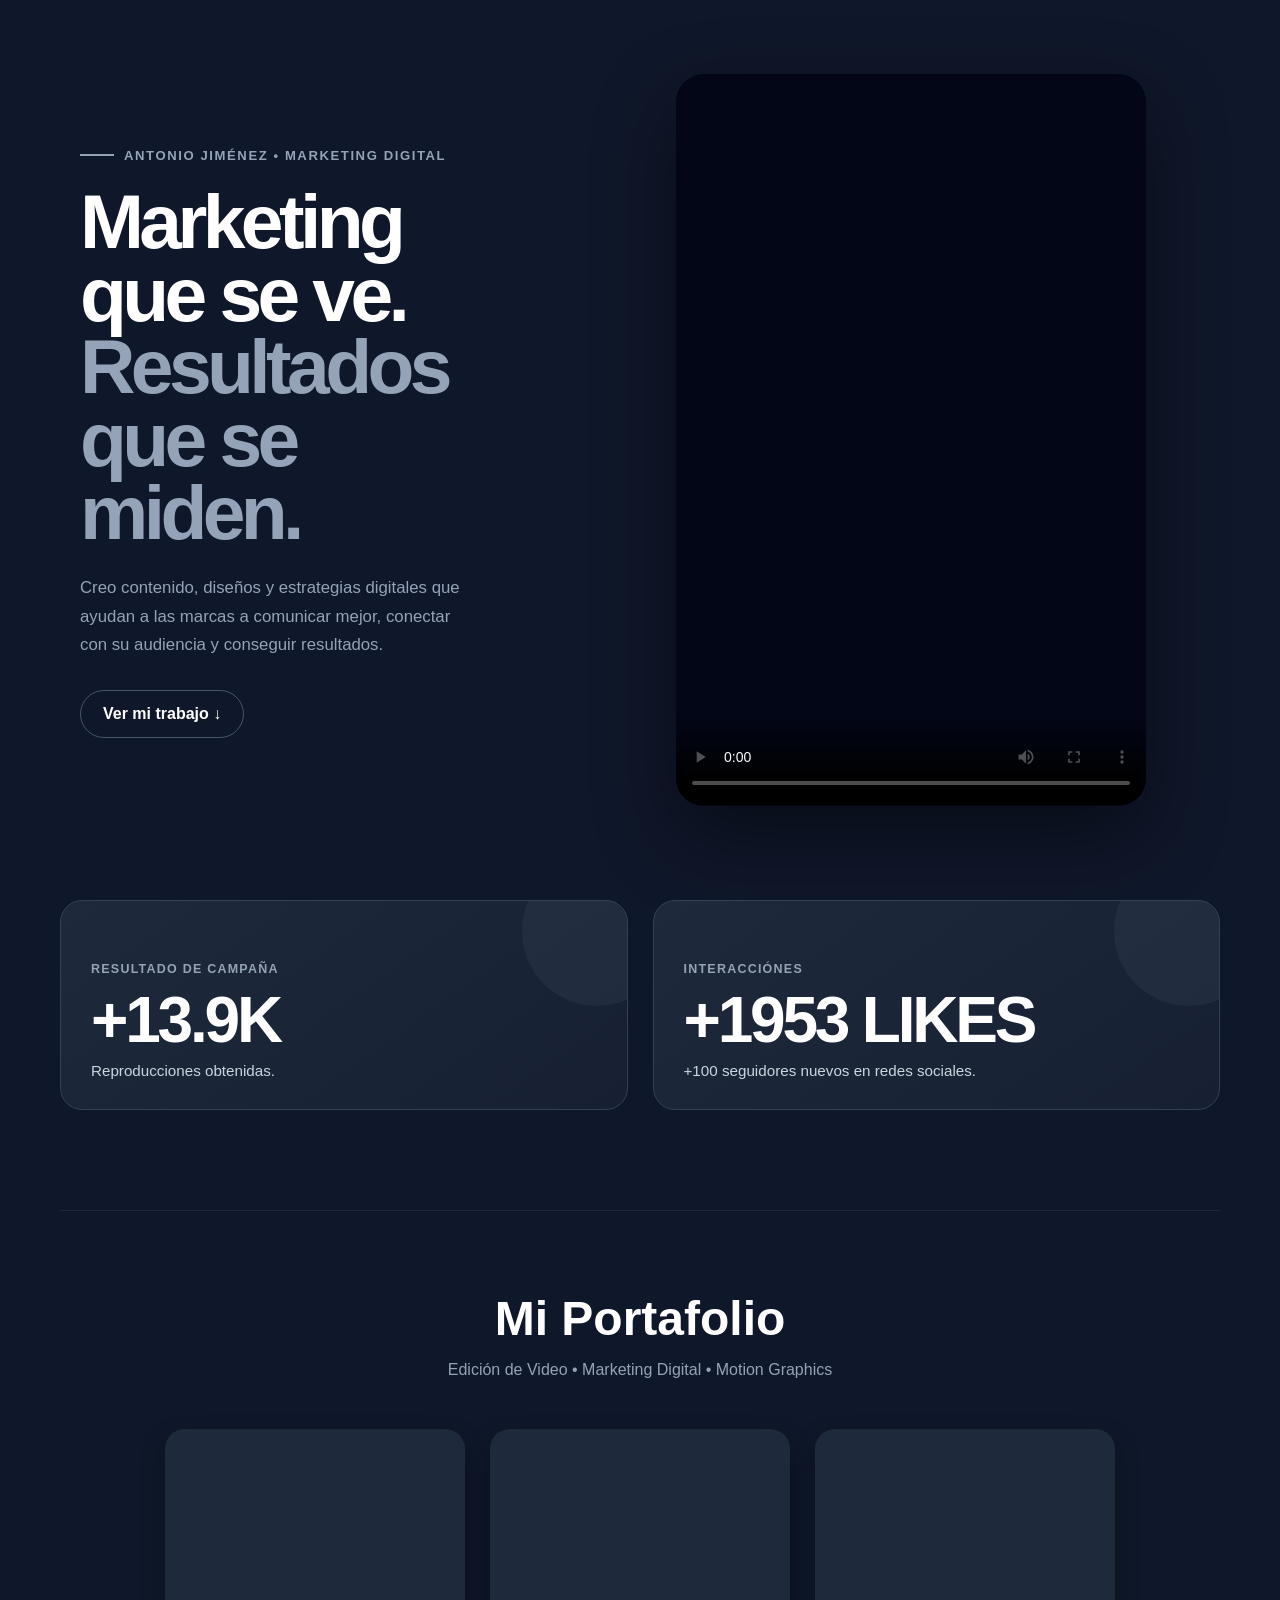
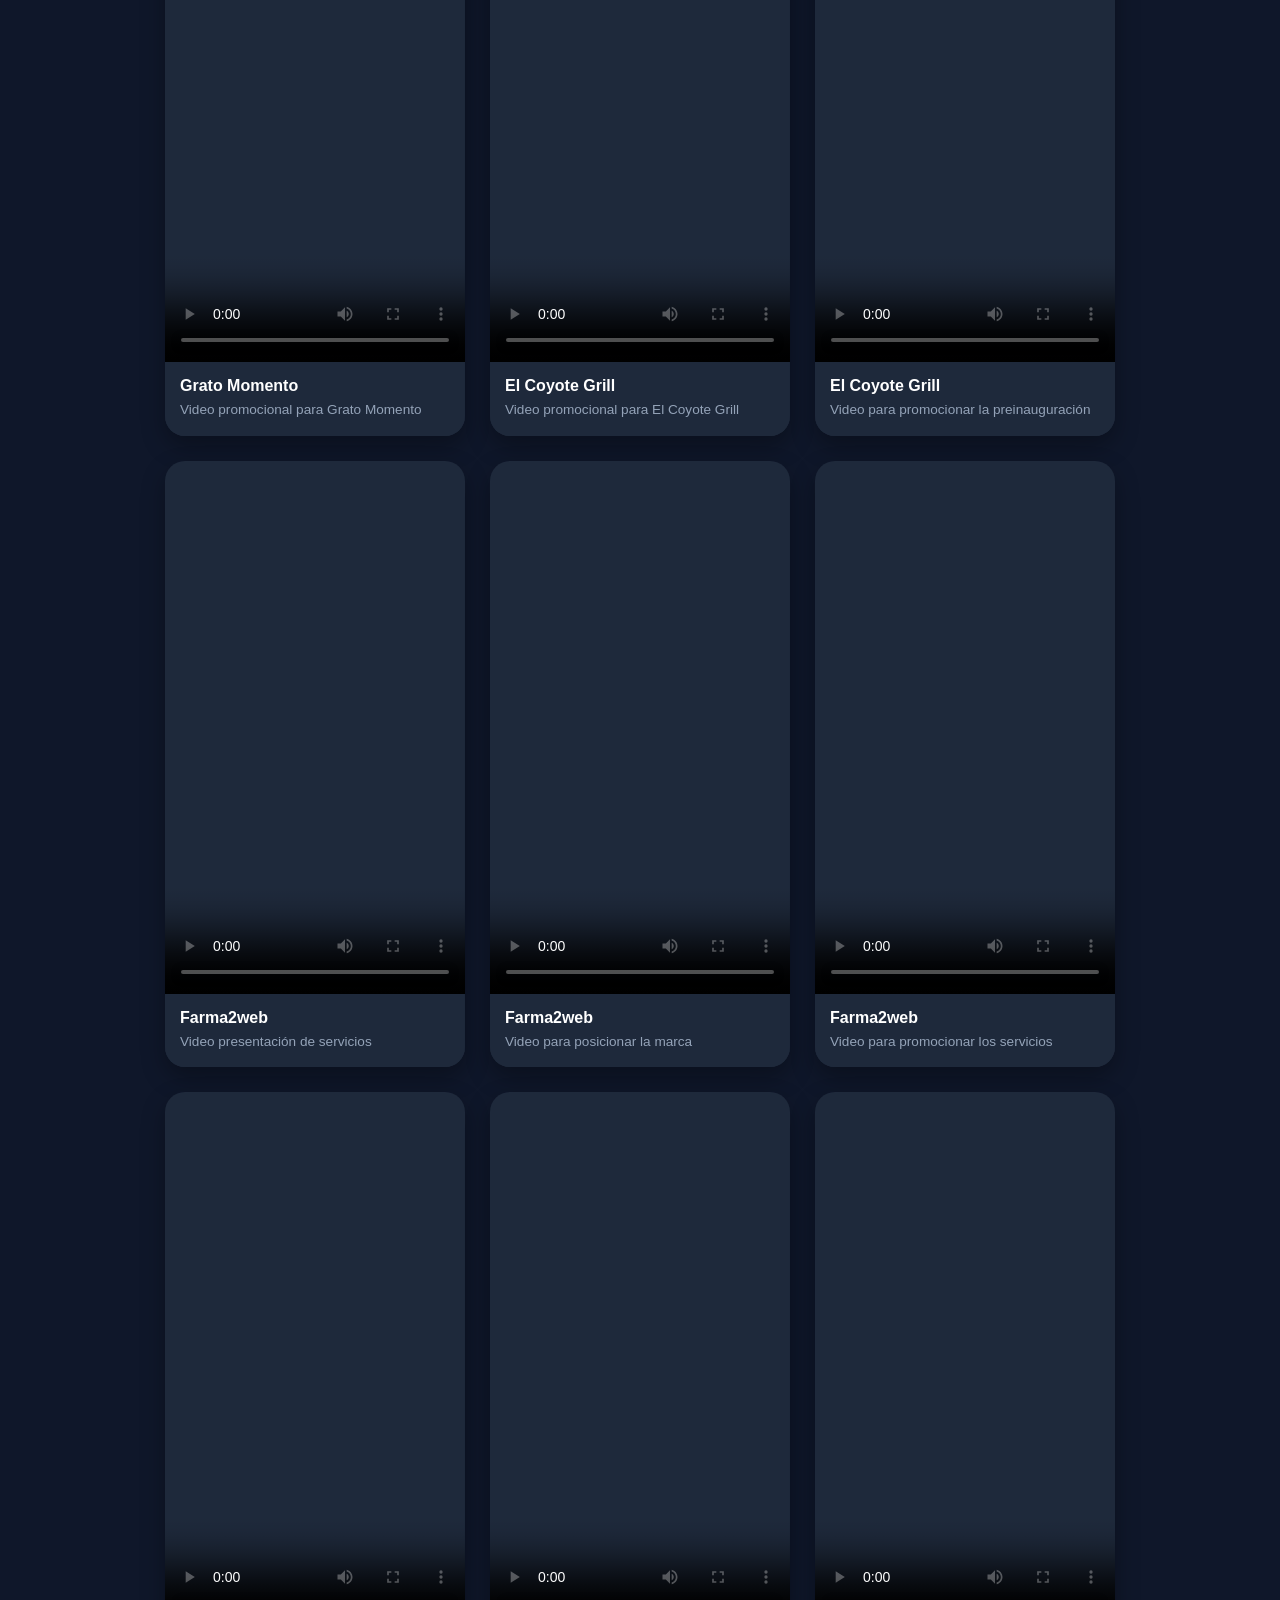
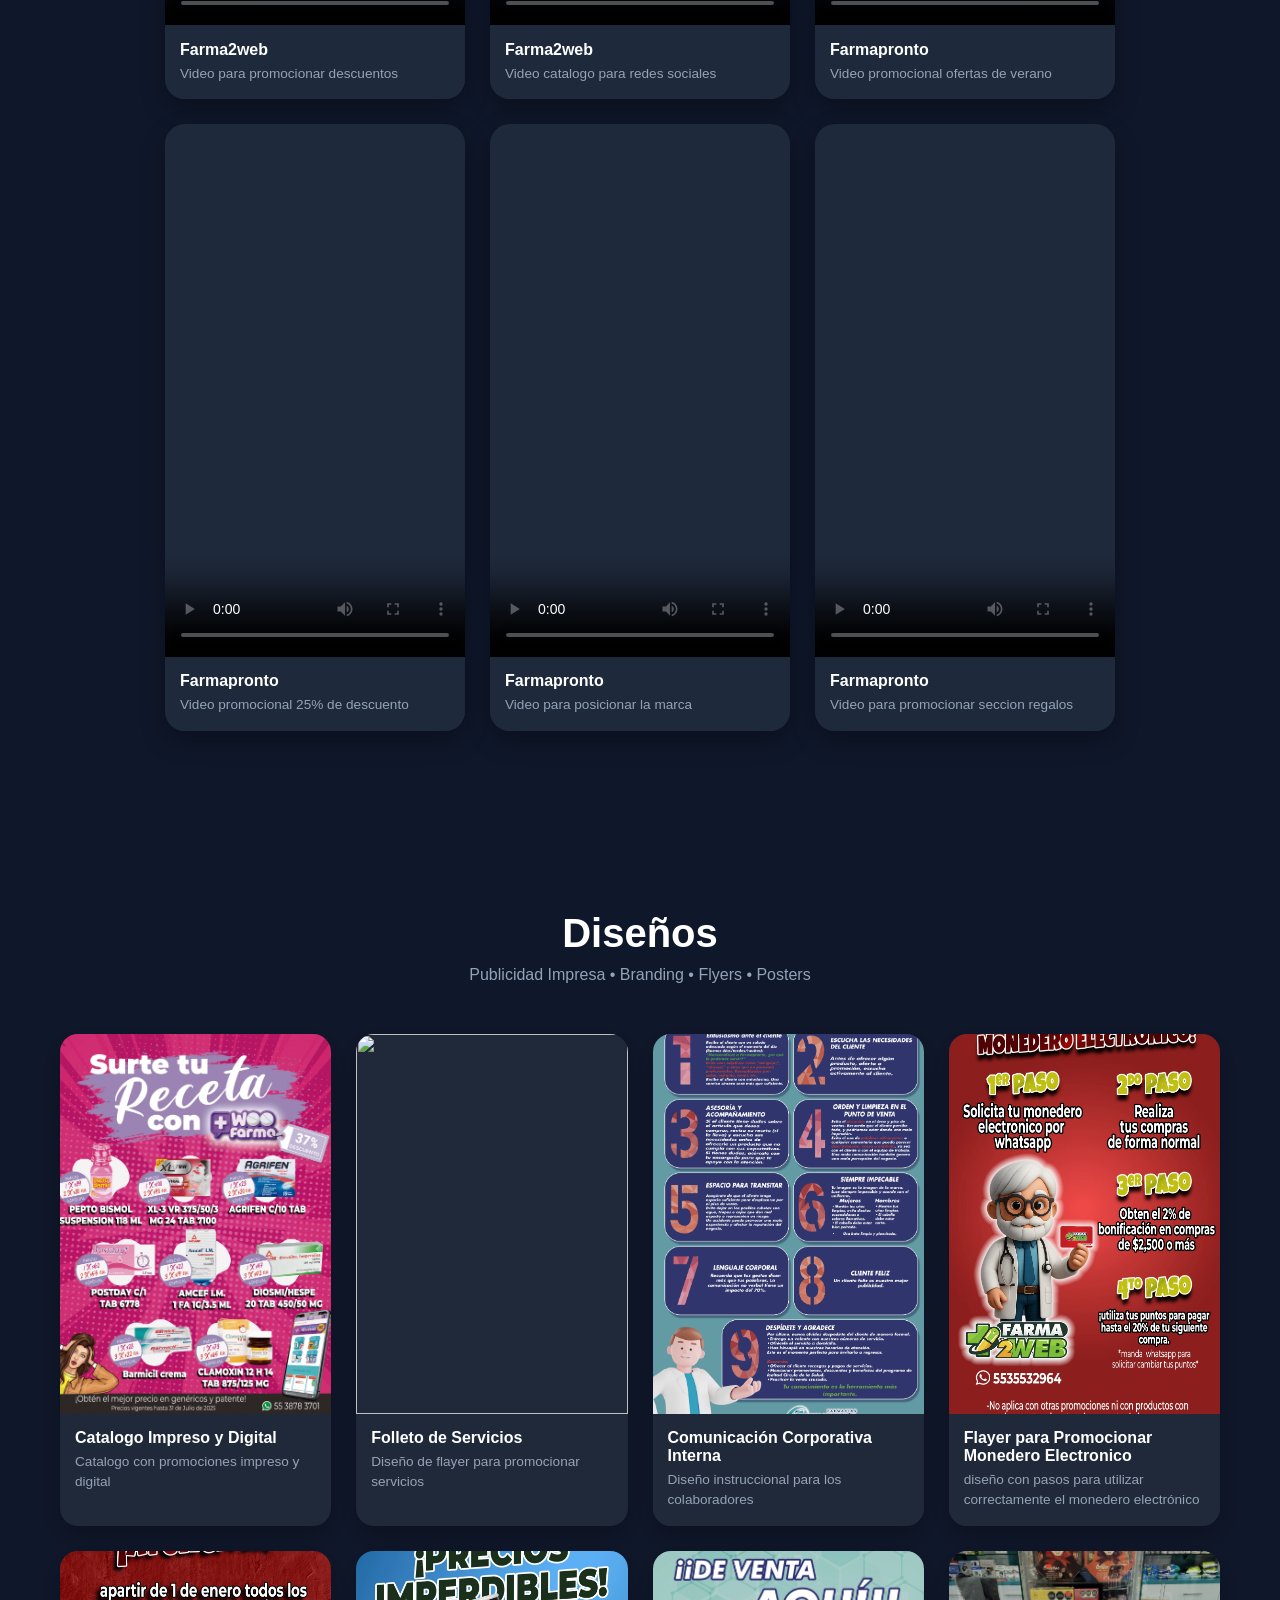
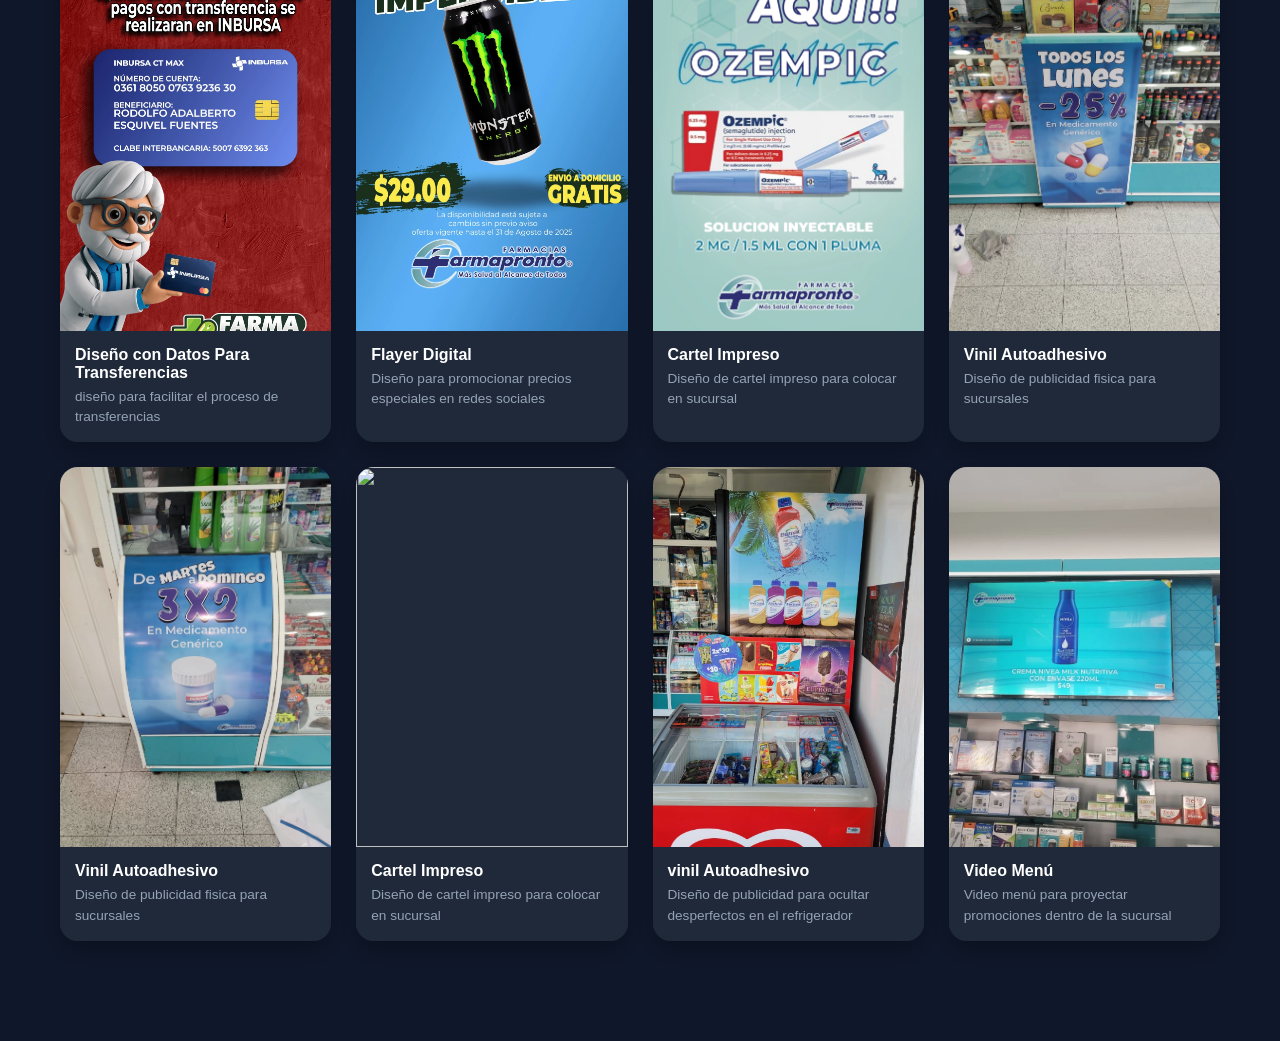
==== commit 52b25294: "Add files via upload" ====
--- a/book.html
+++ b/book.html
@@ -504,9 +504,13 @@
 
         <div class="hero-video-wrap">
 
-            <video autoplay muted loop playsinline controls>
-                <source src="https://res.cloudinary.com/rzm8pnkl/video/upload/v1787112127/video_portada.mp4" type="video/mp4">
+            <video
+                class="portfolio-video"
+                controls
+                poster="https://res.cloudinary.com/rzm8pnkl/image/upload/v1787116845/1.webp"
+                data-src="https://res.cloudinary.com/rzm8pnkl/video/upload/v1787112127/video_portada.mp4">
             </video>
+
 
         </div>
 
@@ -565,22 +569,30 @@
     <div class="video-grid">
 
         <div class="video-card">
-
-            <video controls poster="">
-                <source src="https://res.cloudinary.com/rzm8pnkl/video/upload/v1787112142/video_1.1.mp4" type="video/mp4">
+           
+            <video
+                class="portfolio-video"
+                controls
+                preload="none"
+                poster="https://res.cloudinary.com/rzm8pnkl/image/upload/v1787116845/2.webp"
+                data-src="https://res.cloudinary.com/rzm8pnkl/video/upload/v1787112142/video_1.1.mp4">
             </video>
-
+            
             <div class="info">
                 <h3>Grato Momento</h3>
                 <p>Video promocional para Grato Momento</p>
             </div>
-
-        </div>
-
+            
+        </div>
+        
         <div class="video-card">
-
-            <video controls poster="">
-                <source src="https://res.cloudinary.com/rzm8pnkl/video/upload/v1787112050/video_2.1.mp4" type="video/mp4">
+            
+            <video
+                class="portfolio-video"
+                controls
+                preload="none"
+                poster="https://res.cloudinary.com/rzm8pnkl/image/upload/v1787116845/3.webp"
+                data-src="https://res.cloudinary.com/rzm8pnkl/video/upload/v1787112050/video_2.1.mp4">
             </video>
 
             <div class="info">
@@ -592,9 +604,13 @@
 
         <div class="video-card">
 
-            <video controls poster="">
-                <source src="https://res.cloudinary.com/rzm8pnkl/video/upload/v1787112081/video_3.1.mp4" type="video/mp4">
-            </video>
+            <video
+                class="portfolio-video"
+                controls
+                preload="none"
+                poster="https://res.cloudinary.com/rzm8pnkl/image/upload/v1787116845/4.webp"
+                data-src="https://res.cloudinary.com/rzm8pnkl/video/upload/v1787112081/video_3.1.mp4">
+            </video>            
 
             <div class="info">
                 <h3>El Coyote Grill</h3>
@@ -603,8 +619,12 @@
 
         </div>        <div class="video-card">
 
-            <video controls poster="">
-                <source src="https://res.cloudinary.com/rzm8pnkl/video/upload/v1787112057/video_1.mp4" type="video/mp4">
+            <video
+                class="portfolio-video"
+                controls
+                preload="none"
+                poster="https://res.cloudinary.com/rzm8pnkl/image/upload/v1787116845/5.webp"
+                data-src="https://res.cloudinary.com/rzm8pnkl/video/upload/v1787112057/video_1.mp4">
             </video>
 
             <div class="info">
@@ -614,8 +634,12 @@
 
         </div>        <div class="video-card">
 
-            <video controls poster="">
-                <source src="https://res.cloudinary.com/rzm8pnkl/video/upload/v1787112138/video_2.mp4" type="video/mp4">
+            <video
+                class="portfolio-video"
+                controls
+                preload="none"
+                poster="https://res.cloudinary.com/rzm8pnkl/image/upload/v1787116845/6.webp"
+                data-src="https://res.cloudinary.com/rzm8pnkl/video/upload/v1787112138/video_2.mp4">
             </video>
 
             <div class="info">
@@ -625,9 +649,13 @@
 
         </div>        <div class="video-card">
 
-            <video controls poster="">
-                <source src="https://res.cloudinary.com/rzm8pnkl/video/upload/v1787112101/video_3.mp4" type="video/mp4">
-            </video>
+            <video
+                class="portfolio-video"
+                controls
+                preload="none"
+                poster="https://res.cloudinary.com/rzm8pnkl/image/upload/v1787116845/7.webp"
+                data-src="https://res.cloudinary.com/rzm8pnkl/video/upload/v1787112101/video_3.mp4">
+            </video>            
 
             <div class="info">
                 <h3>Farma2web</h3>
@@ -636,9 +664,13 @@
 
         </div>        <div class="video-card">
 
-            <video controls poster="">
-                <source src="https://res.cloudinary.com/rzm8pnkl/video/upload/v1787112101/video_4.mp4" type="video/mp4">
-            </video>
+            <video
+                class="portfolio-video"
+                controls
+                preload="none"
+                poster="https://res.cloudinary.com/rzm8pnkl/image/upload/v1787116845/8.webp"
+                data-src="https://res.cloudinary.com/rzm8pnkl/video/upload/v1787112101/video_4.mp4">
+            </video> 
 
             <div class="info">
                 <h3>Farma2web</h3>
@@ -647,8 +679,12 @@
 
         </div>        <div class="video-card">
 
-            <video controls poster="">
-                <source src="https://res.cloudinary.com/rzm8pnkl/video/upload/v1787112090/video_5.mp4" type="video/mp4">
+            <video
+                class="portfolio-video"
+                controls
+                preload="none"
+                poster="https://res.cloudinary.com/rzm8pnkl/image/upload/v1787116845/9.webp"
+                data-src="https://res.cloudinary.com/rzm8pnkl/video/upload/v1787112090/video_5.mp4">
             </video>
 
             <div class="info">
@@ -658,8 +694,12 @@
 
         </div>        <div class="video-card">
 
-            <video controls poster="">
-                <source src="https://res.cloudinary.com/rzm8pnkl/video/upload/v1787112095/video_6.mp4" type="video/mp4">
+            <video
+                class="portfolio-video"
+                controls
+                preload="none"
+                poster="https://res.cloudinary.com/rzm8pnkl/image/upload/v1787116845/10.webp"
+                data-src="https://res.cloudinary.com/rzm8pnkl/video/upload/v1787112095/video_6.mp4">
             </video>
 
             <div class="info">
@@ -669,8 +709,12 @@
 
         </div>        <div class="video-card">
 
-            <video controls poster="">
-                <source src="https://res.cloudinary.com/rzm8pnkl/video/upload/v1787112136/video_7.mp4" type="video/mp4">
+            <video
+                class="portfolio-video"
+                controls
+                preload="none"
+                poster="https://res.cloudinary.com/rzm8pnkl/image/upload/v1787116845/11.webp"
+                data-src="https://res.cloudinary.com/rzm8pnkl/video/upload/v1787112136/video_7.mp4">
             </video>
 
             <div class="info">
@@ -680,8 +724,12 @@
 
         </div>        <div class="video-card">
 
-            <video controls poster="">
-                <source src="https://res.cloudinary.com/rzm8pnkl/video/upload/v1787112104/video_8.mp4" type="video/mp4">
+            <video
+                class="portfolio-video"
+                controls
+                preload="none"
+                poster="https://res.cloudinary.com/rzm8pnkl/image/upload/v1787116845/12.webp"
+                data-src="https://res.cloudinary.com/rzm8pnkl/video/upload/v1787112104/video_8.mp4">
             </video>
 
             <div class="info">
@@ -691,8 +739,12 @@
 
         </div>        <div class="video-card">
 
-            <video controls poster="">
-                <source src="https://res.cloudinary.com/rzm8pnkl/video/upload/v1787112132/video_9.mp4" type="video/mp4">
+            <video
+                class="portfolio-video"
+                controls
+                preload="none"
+                poster="https://res.cloudinary.com/rzm8pnkl/image/upload/v1787116845/13.webp"
+                data-src="https://res.cloudinary.com/rzm8pnkl/video/upload/v1787112132/video_9.mp4">
             </video>
 
             <div class="info">
@@ -832,7 +884,24 @@
         lightbox.style.display = "none";
     }
 });
+
+document.querySelectorAll('.portfolio-video').forEach(video => {
+
+    video.addEventListener('click', function () {
+
+        // Si todavía no se ha cargado el video
+        if (!video.src) {
+
+            video.src = video.dataset.src;
+            video.load();
+
+        }
+
+        video.play();
+
+    });
+
+});
 </script>
-
 </body>
 </html>
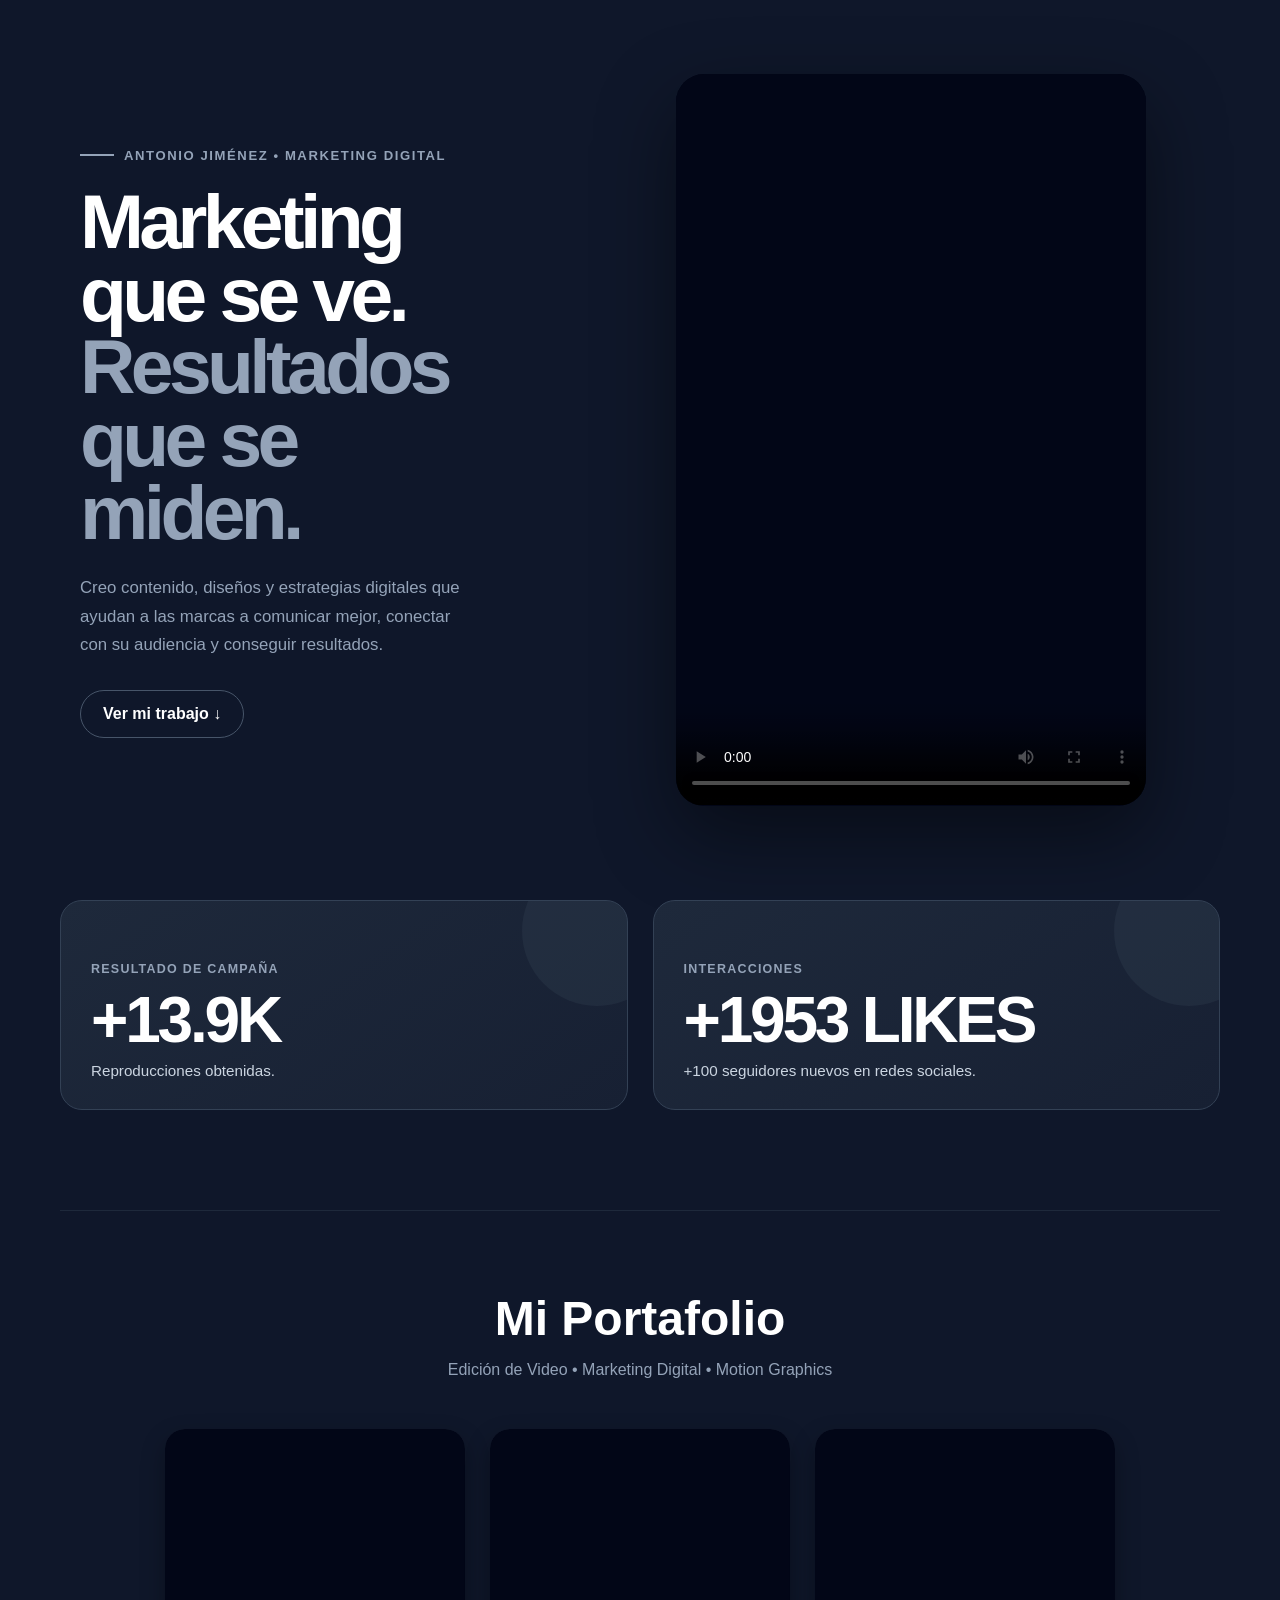
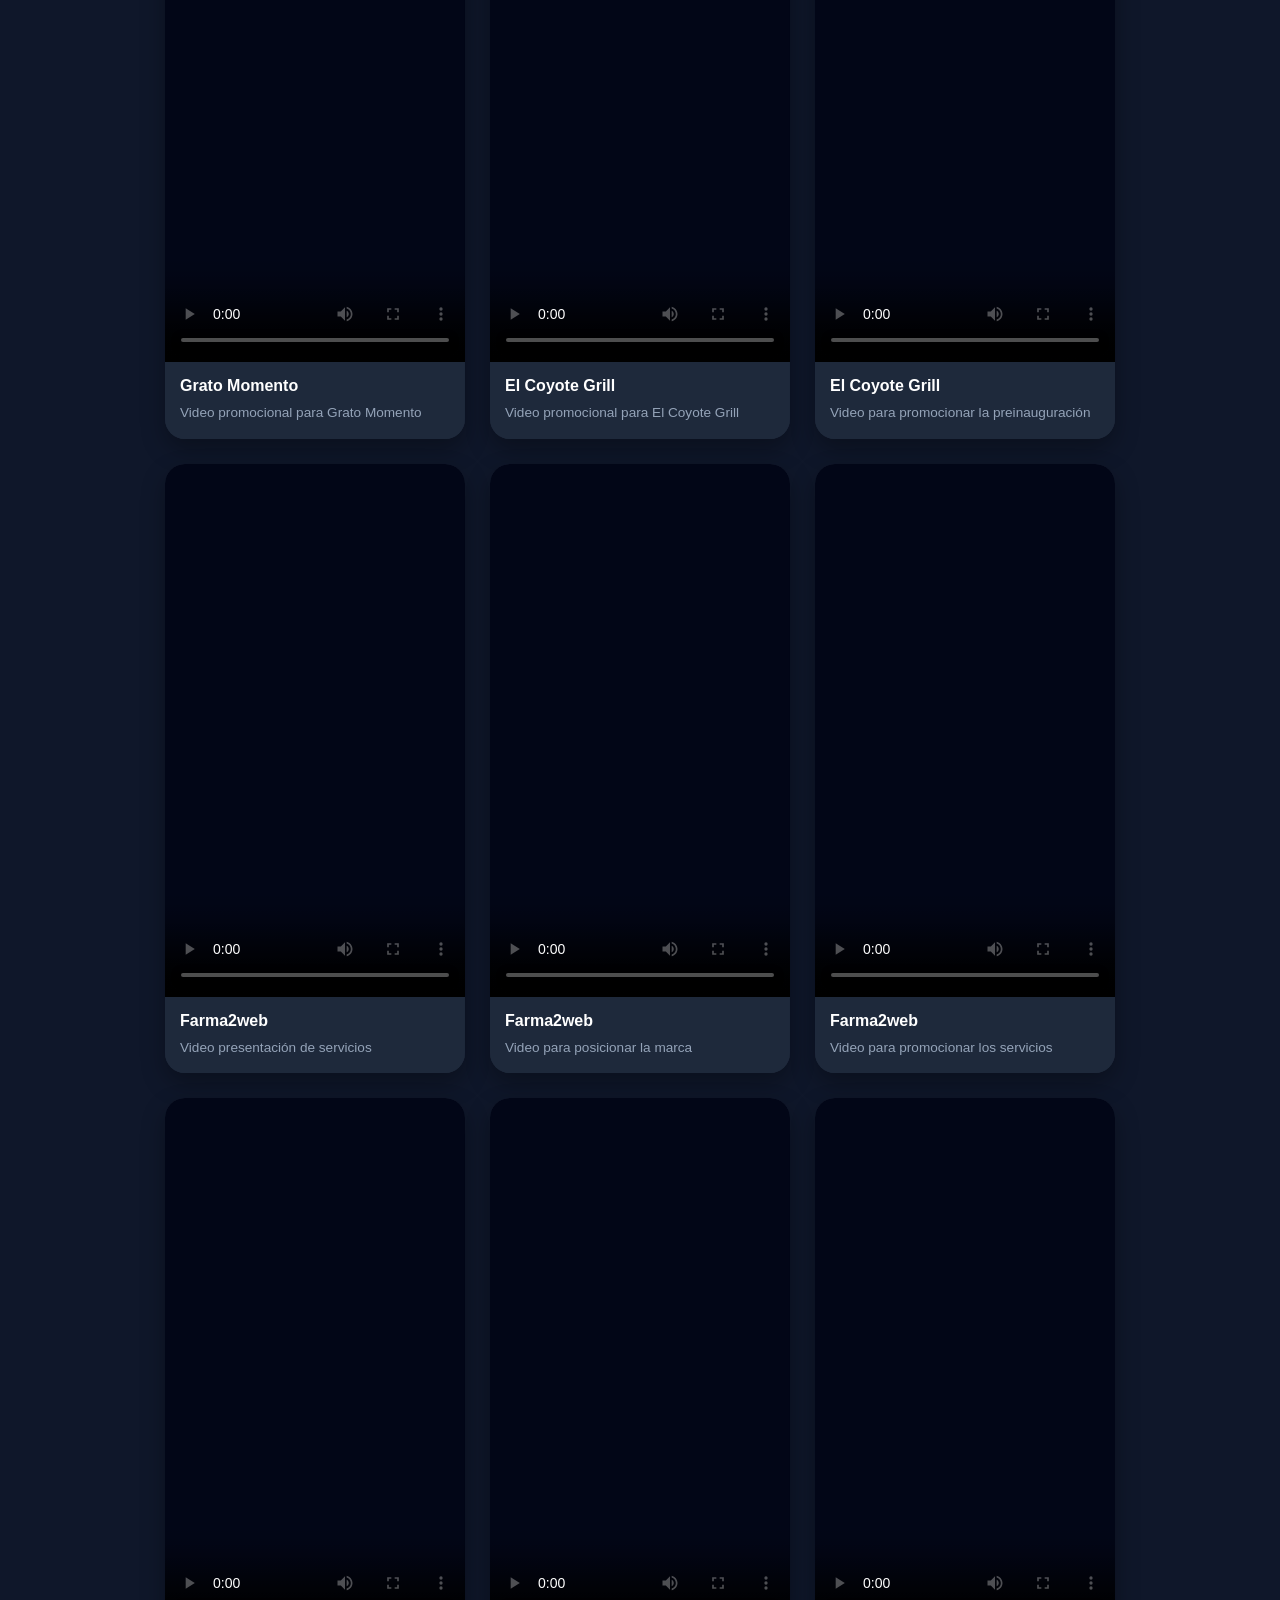
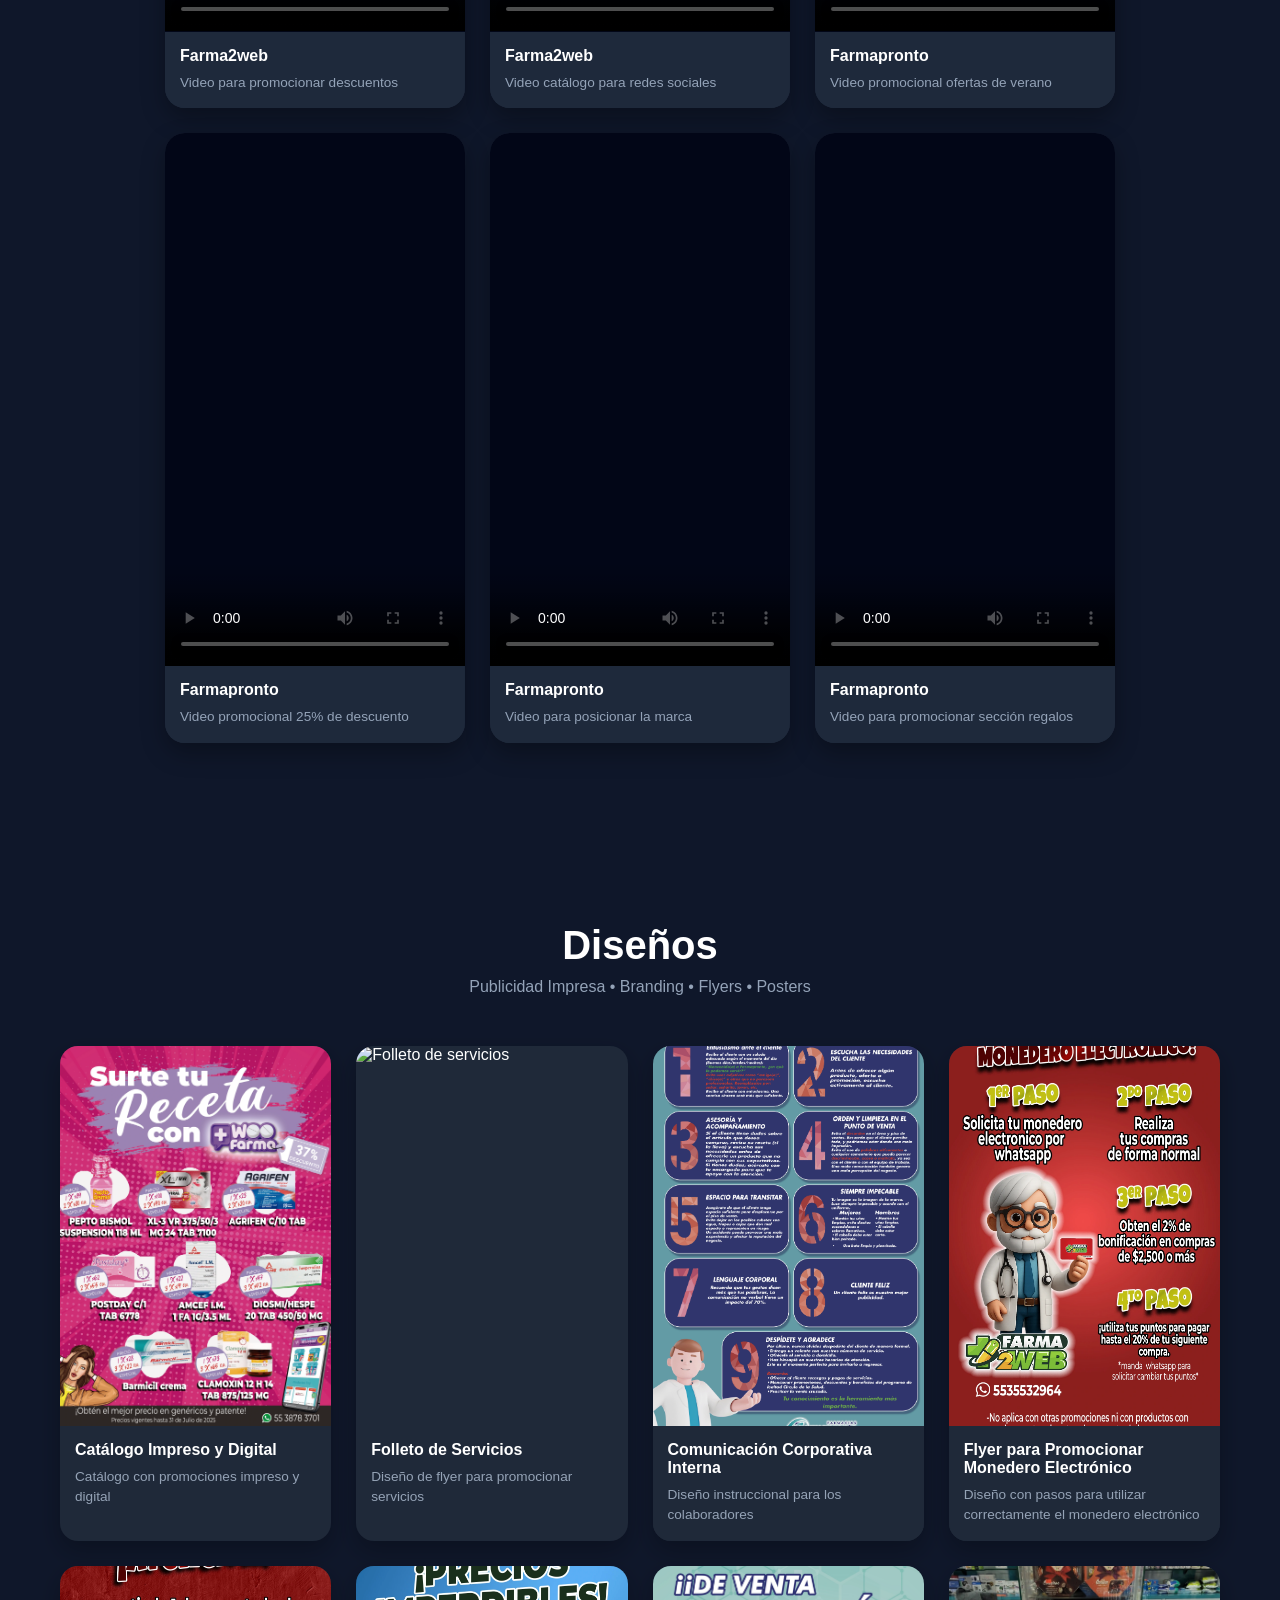
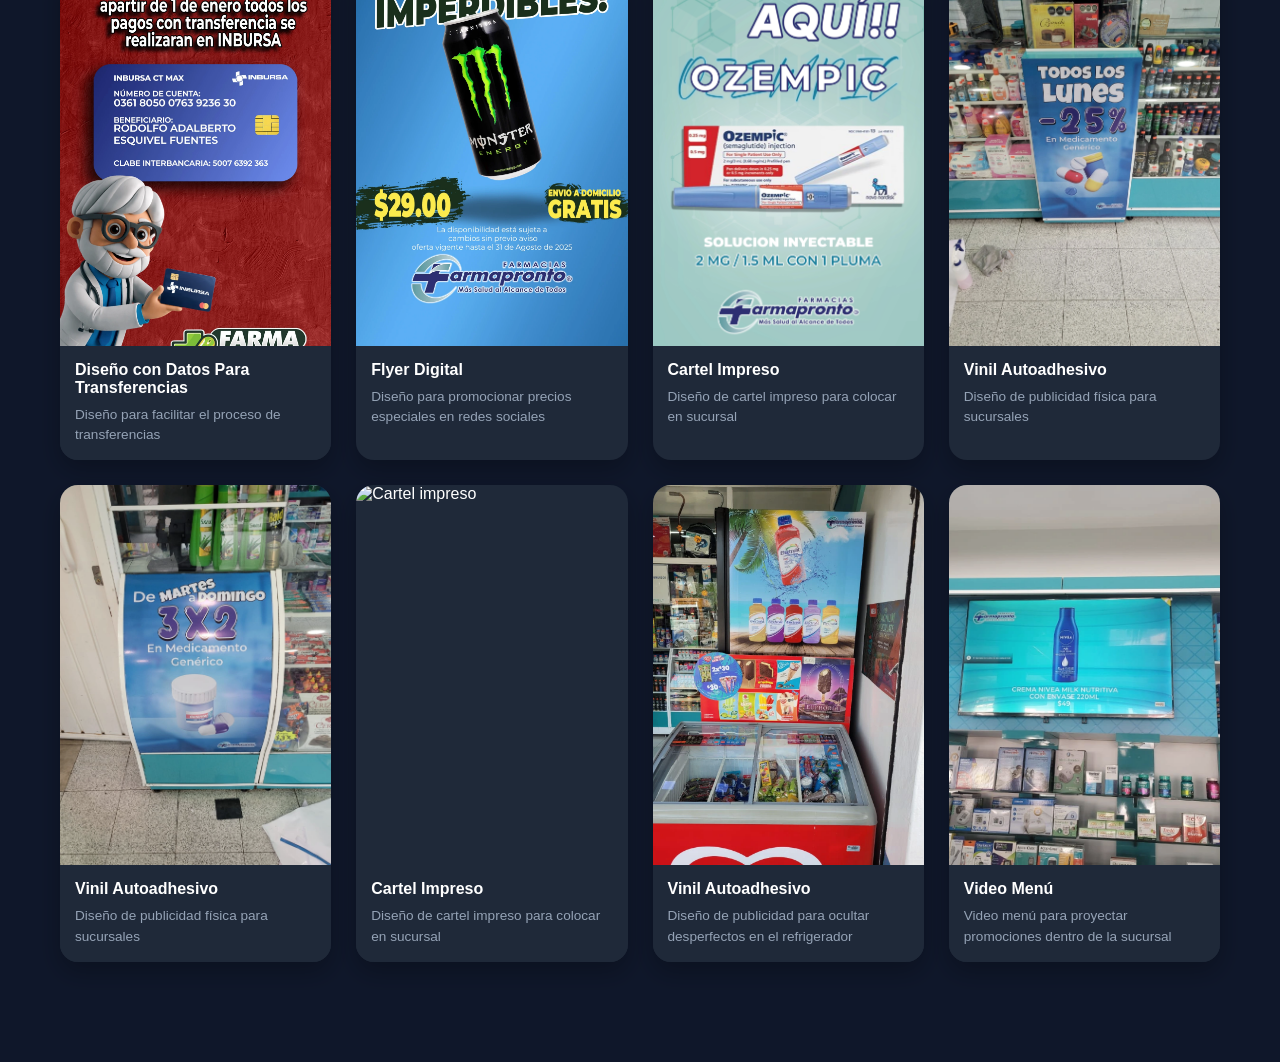
==== commit f934cd27: "Rename book2.html to book.html" ====
--- a/book.html
+++ b/book.html
@@ -1,907 +1,1257 @@
-<!DOCTYPE html>
-<html lang="es">
-<head>
-<meta charset="UTF-8">
-<meta name="viewport" content="width=device-width, initial-scale=1.0">
-<title>Mi Portafolio de Video</title>
-
-<style>
-
-*{
-    margin:0;
-    padding:0;
-    box-sizing:border-box;
-    font-family:Arial, Helvetica, sans-serif;
-}
-
-body{
-    background:#0f172a;
-    color:white;
-}
-
-.portfolio{
-    max-width:1200px;
-    margin:auto;
-    padding:80px 20px;
-}
-
-.portfolio h1{
-    text-align:center;
-    font-size:3rem;
-    margin-bottom:15px;
-}
-
-.portfolio .subtitle{
-    text-align:center;
-    color:#94a3b8;
-    margin-bottom:50px;
-}
-
-.video-grid{
-    display:grid;
-    grid-template-columns:repeat(auto-fit,minmax(250px,300px));
-    justify-content:center;
-    gap:25px;
-}
-
-/* VIDEO PRINCIPAL */
-
-.featured{
-    grid-column:1 / -1;
-}
-
-/* TARJETAS */
-
-.video-card{
-    background:#1e293b;
-    border-radius:20px;
-    overflow:hidden;
-    box-shadow:0 10px 25px rgba(0,0,0,.3);
-}
-
-.video-card video{
-    width:100%;
-    aspect-ratio:9/16;
-    object-fit:cover;
-    display:block;
-}
-
-/* .video-card:hover video{
-    transform:scale(1.05);
-} */
-
-.info{
-    padding:15px;
-    background:#1e293b;
-}
-
-.info h3{
-    margin-bottom:8px;
-    font-size:1rem;
-}
-
-.info p{
-    color:#94a3b8;
-    font-size:.85rem;
-    line-height:1.5;
-}
-
-.video-card{
-    transition:.3s;
-}
-
-.video-card:hover{
-    transform:translateY(-5px);
-}
-
-.image-grid{
-    display:grid;
-    grid-template-columns:repeat(auto-fit,minmax(250px,300px));
-    justify-content:center;
-    gap:25px;
-}
-
-.image-card{
-    background:#1e293b;
-    border-radius:20px;
-    overflow:hidden;
-    box-shadow:0 10px 25px rgba(0,0,0,.3);
-    transition:.3s;
-}
-
-.image-card:hover{
-    transform:translateY(-5px);
-}
-
-.image-card img{
-    width:100%;
-    height:400px;
-    object-fit:cover;
-    display:block;
-}
-
-.section{
-    max-width:1200px;
-    margin:auto;
-    padding:100px 20px;
-}
-
-.section-title{
-    text-align:center;
-    font-size:2.5rem;
-    margin-bottom:10px;
-}
-
-.section-subtitle{
-    text-align:center;
-    color:#94a3b8;
-    margin-bottom:50px;
-}
-
-.mag-grid{
-    display:grid;
-    grid-template-columns:repeat(auto-fit,minmax(260px,1fr));
-    gap:25px;
-}
-
-.mag-card{
-    background:#1e293b;
-    border-radius:18px;
-    overflow:hidden;
-    box-shadow:0 10px 25px rgba(0,0,0,.25);
-    transition:.3s;
-}
-
-.mag-card:hover{
-    transform:translateY(-6px);
-}
-
-.mag-card img{
-    width:100%;
-    height:380px;
-    object-fit:cover;
-    display:block;
-    transition:.4s;
-}
-
-.mag-card:hover img{
-    transform:scale(1.05);
-}
-
-/* reutiliza tu info */
-.info{
-    padding:15px;
-    background:#1e293b;
-}
-
-.info h3{
-    font-size:1rem;
-    margin-bottom:5px;
-}
-
-.info p{
-    font-size:.85rem;
-    color:#94a3b8;
-}
-
-.mag-card{
-    filter:grayscale(10%);
-    transition:.4s;
-}
-
-.mag-card:hover{
-    filter:grayscale(0%);
-    transform:translateY(-8px);
-}
-
-.lightbox{
-    position:fixed;
-    top:0;
-    left:0;
-    width:100%;
-    height:100%;
-    background:rgba(0,0,0,.9);
-    display:none;
-    justify-content:center;
-    align-items:center;
-    z-index:999;
-}
-
-.lightbox img{
-    max-width:90%;
-    max-height:90%;
-    border-radius:10px;
-    box-shadow:0 10px 30px rgba(0,0,0,.5);
-    transform:scale(0.95);
-    animation:pop .2s ease forwards;
-}
-
-@keyframes pop{
-    to{ transform:scale(1); }
-}
-
-.close{
-    position:absolute;
-    top:20px;
-    right:30px;
-    font-size:40px;
-    color:white;
-    cursor:pointer;
-    user-select:none;
-}
-
-/* RESPONSIVE */
-
-@media(max-width:768px){
-
-    .video-grid{
-        grid-template-columns:1fr;
-    }
-
-    .featured{
-        grid-column:auto;
-    }
-
-    .portfolio h1{
-        font-size:2rem;
-    }
-
-}
-
-
-/* =========================
-   PORTADA / HERO
-========================= */
-
-.hero{
-    min-height:100vh;
-    max-width:1300px;
-    margin:auto;
-    padding:50px 30px 70px;
-    display:grid;
-    grid-template-columns:minmax(280px,.9fr) minmax(420px,1.25fr);
-    gap:55px;
-    align-items:center;
-}
-
-.hero-content{
-    padding:50px ;
-    max-width:570px;
-}
-
-.hero-eyebrow{
-    display:inline-flex;
-    align-items:center;
-    gap:10px;
-    margin-bottom:22px;
-    color:#94a3b8;
-    font-size:.82rem;
-    font-weight:700;
-    letter-spacing:.12em;
-    text-transform:uppercase;
-}
-
-.hero-eyebrow::before{
-    content:"";
-    width:34px;
-    height:2px;
-    background:#94a3b8;
-}
-
-.hero h1{
-    font-size:clamp(3rem,6vw,5.8rem);
-    line-height:.95;
-    letter-spacing:-.06em;
-    margin-bottom:25px;
-}
-
-.hero h1 span{
-    color:#94a3b8;
-}
-
-.hero-description{
-    max-width:500px;
-    color:#94a3b8;
-    font-size:1.05rem;
-    line-height:1.7;
-    margin-bottom:30px;
-}
-
-.hero-button{
-    display:inline-flex;
-    align-items:center;
-    justify-content:center;
-    padding:14px 22px;
-    border:1px solid #475569;
-    border-radius:999px;
-    color:white;
-    text-decoration:none;
-    font-weight:700;
-    transition:.3s;
-}
-
-.hero-button:hover{
-    background:#fff;
-    color:#0f172a;
-    transform:translateY(-2px);
-}
-
-.hero-media{
-    display:flex;
-    justify-content:center;
-    position:relative;
-}
-
-.hero-video-wrap{
-    width:min(100%,470px);
-    aspect-ratio:9/14;
-    border-radius:28px;
-    overflow:hidden;
-    background:#020617;
-    box-shadow:0 30px 80px rgba(0,0,0,.45);
-    position:relative;
-}
-
-.hero-video-wrap video{
-    width:100%;
-    height:100%;
-    object-fit:cover;
-    display:block;
-}
-
-.hero-results{
-    max-width:1200px;
-    margin:0 auto;
-    padding:0 20px 100px;
-    display:grid;
-    grid-template-columns:repeat(2,1fr);
-    gap:25px;
-}
-
-.result-card{
-    min-height:210px;
-    padding:30px;
-    border:1px solid #334155;
-    border-radius:22px;
-    background:linear-gradient(145deg,#1e293b,#172033);
-    display:flex;
-    flex-direction:column;
-    justify-content:flex-end;
-    position:relative;
-    overflow:hidden;
-}
-
-.result-card::after{
-    content:"";
-    position:absolute;
-    width:150px;
-    height:150px;
-    border-radius:50%;
-    background:rgba(148,163,184,.07);
-    right:-45px;
-    top:-45px;
-}
-
-.result-label{
-    color:#94a3b8;
-    font-size:.78rem;
-    font-weight:700;
-    letter-spacing:.1em;
-    text-transform:uppercase;
-    margin-bottom:12px;
-}
-
-.result-number{
-    font-size:clamp(2.5rem,5vw,4.5rem);
-    line-height:1;
-    font-weight:800;
-    letter-spacing:-.05em;
-    margin-bottom:10px;
-}
-
-.result-description{
-    color:#cbd5e1;
-    font-size:.95rem;
-}
-
-.hero-divider{
-    max-width:1200px;
-    margin:0 auto;
-    padding:0 20px;
-}
-
-.hero-divider hr{
-    border:0;
-    border-top:1px solid #1e293b;
-}
-
-@media(max-width:850px){
-    .hero{
-        min-height:auto;
-        grid-template-columns:1fr;
-        padding-top:70px;
-        gap:45px;
-    }
-
-    .hero-content{
-        max-width:none;
-        text-align:center;
-        margin:auto;
-    }
-
-    .hero-eyebrow{
-        justify-content:center;
-    }
-
-    .hero-description{
-        margin-left:auto;
-        margin-right:auto;
-    }
-
-    .hero-media{
-        order:2;
-    }
-
-    .hero-results{
-        grid-template-columns:1fr;
-        padding-bottom:70px;
-    }
-}
-
-@media(max-width:520px){
-    .hero{
-        padding:45px 20px 55px;
-    }
-
-    .hero h1{
-        font-size:3.2rem;
-    }
-
-    .hero-video-wrap{
-        width:82%;
-        border-radius:22px;
-    }
-
-    .result-card{
-        min-height:180px;
-    }
-}
-
-</style>
-
-</head>
-
-<body>
-
-<!-- =========================
-     PORTADA
-========================= -->
-<section class="hero">
-
-    <div class="hero-content">
-
-        <div class="hero-eyebrow">
-            Antonio Jiménez • Marketing Digital
-        </div>
-
-        <h1>
-            Marketing que se ve.<br>
-            <span>Resultados que se miden.</span>
-        </h1>
-
-        <p class="hero-description">
-            Creo contenido, diseños y estrategias digitales que ayudan a las
-            marcas a comunicar mejor, conectar con su audiencia y conseguir resultados.
-        </p>
-
-        <a class="hero-button" href="#trabajos">
-            Ver mi trabajo ↓
-        </a>
-
-    </div>
-
-    <div class="hero-media">
-
-        <div class="hero-video-wrap">
-
-            <video
-                class="portfolio-video"
-                controls
-                poster="https://res.cloudinary.com/rzm8pnkl/image/upload/v1787116845/1.webp"
-                data-src="https://res.cloudinary.com/rzm8pnkl/video/upload/v1787112127/video_portada.mp4">
-            </video>
-
-
-        </div>
-
-    </div>
-
-</section>
-
-<section class="hero-results">
-
-    <article class="result-card">
-
-        <div class="result-label">
-            Resultado de campaña
-        </div>
-
-        <div class="result-number">
-            +13.9K
-        </div>
-
-        <div class="result-description">
-            Reproducciones obtenidas.
-        </div>
-
-    </article>
-
-    <article class="result-card">
-
-        <div class="result-label">
-            interacciónes
-        </div>
-
-        <div class="result-number">
-            +1953 LIKES
-        </div>
-
-        <div class="result-description">
-            +100 seguidores nuevos en redes sociales.
-        </div>
-
-    </article>
-
-</section>
-
-<div class="hero-divider">
-    <hr>
-</div>
-
-<section class="portfolio" id="trabajos">
-
-    <h1>Mi Portafolio</h1>
-
-    <p class="subtitle">
-        Edición de Video • Marketing Digital • Motion Graphics
-    </p>
-
-    <div class="video-grid">
-
-        <div class="video-card">
-           
-            <video
-                class="portfolio-video"
-                controls
-                preload="none"
-                poster="https://res.cloudinary.com/rzm8pnkl/image/upload/v1787116845/2.webp"
-                data-src="https://res.cloudinary.com/rzm8pnkl/video/upload/v1787112142/video_1.1.mp4">
-            </video>
-            
-            <div class="info">
-                <h3>Grato Momento</h3>
-                <p>Video promocional para Grato Momento</p>
-            </div>
-            
-        </div>
-        
-        <div class="video-card">
-            
-            <video
-                class="portfolio-video"
-                controls
-                preload="none"
-                poster="https://res.cloudinary.com/rzm8pnkl/image/upload/v1787116845/3.webp"
-                data-src="https://res.cloudinary.com/rzm8pnkl/video/upload/v1787112050/video_2.1.mp4">
-            </video>
-
-            <div class="info">
-                <h3>El Coyote Grill</h3>
-                <p>Video promocional para El Coyote Grill</p>
-            </div>
-
-        </div>
-
-        <div class="video-card">
-
-            <video
-                class="portfolio-video"
-                controls
-                preload="none"
-                poster="https://res.cloudinary.com/rzm8pnkl/image/upload/v1787116845/4.webp"
-                data-src="https://res.cloudinary.com/rzm8pnkl/video/upload/v1787112081/video_3.1.mp4">
-            </video>            
-
-            <div class="info">
-                <h3>El Coyote Grill</h3>
-                <p>Video para promocionar la preinauguración</p>
-            </div>
-
-        </div>        <div class="video-card">
-
-            <video
-                class="portfolio-video"
-                controls
-                preload="none"
-                poster="https://res.cloudinary.com/rzm8pnkl/image/upload/v1787116845/5.webp"
-                data-src="https://res.cloudinary.com/rzm8pnkl/video/upload/v1787112057/video_1.mp4">
-            </video>
-
-            <div class="info">
-                <h3>Farma2web</h3>
-                <p>Video presentación de servicios</p>
-            </div>
-
-        </div>        <div class="video-card">
-
-            <video
-                class="portfolio-video"
-                controls
-                preload="none"
-                poster="https://res.cloudinary.com/rzm8pnkl/image/upload/v1787116845/6.webp"
-                data-src="https://res.cloudinary.com/rzm8pnkl/video/upload/v1787112138/video_2.mp4">
-            </video>
-
-            <div class="info">
-                <h3>Farma2web</h3>
-                <p>Video para posicionar la marca</p>
-            </div>
-
-        </div>        <div class="video-card">
-
-            <video
-                class="portfolio-video"
-                controls
-                preload="none"
-                poster="https://res.cloudinary.com/rzm8pnkl/image/upload/v1787116845/7.webp"
-                data-src="https://res.cloudinary.com/rzm8pnkl/video/upload/v1787112101/video_3.mp4">
-            </video>            
-
-            <div class="info">
-                <h3>Farma2web</h3>
-                <p>Video para promocionar los servicios</p>
-            </div>
-
-        </div>        <div class="video-card">
-
-            <video
-                class="portfolio-video"
-                controls
-                preload="none"
-                poster="https://res.cloudinary.com/rzm8pnkl/image/upload/v1787116845/8.webp"
-                data-src="https://res.cloudinary.com/rzm8pnkl/video/upload/v1787112101/video_4.mp4">
-            </video> 
-
-            <div class="info">
-                <h3>Farma2web</h3>
-                <p>Video para promocionar descuentos</p>
-            </div>
-
-        </div>        <div class="video-card">
-
-            <video
-                class="portfolio-video"
-                controls
-                preload="none"
-                poster="https://res.cloudinary.com/rzm8pnkl/image/upload/v1787116845/9.webp"
-                data-src="https://res.cloudinary.com/rzm8pnkl/video/upload/v1787112090/video_5.mp4">
-            </video>
-
-            <div class="info">
-                <h3>Farma2web</h3>
-                <p>Video catalogo para redes sociales</p>
-            </div>
-
-        </div>        <div class="video-card">
-
-            <video
-                class="portfolio-video"
-                controls
-                preload="none"
-                poster="https://res.cloudinary.com/rzm8pnkl/image/upload/v1787116845/10.webp"
-                data-src="https://res.cloudinary.com/rzm8pnkl/video/upload/v1787112095/video_6.mp4">
-            </video>
-
-            <div class="info">
-                <h3>Farmapronto</h3>
-                <p>Video promocional ofertas de verano</p>
-            </div>
-
-        </div>        <div class="video-card">
-
-            <video
-                class="portfolio-video"
-                controls
-                preload="none"
-                poster="https://res.cloudinary.com/rzm8pnkl/image/upload/v1787116845/11.webp"
-                data-src="https://res.cloudinary.com/rzm8pnkl/video/upload/v1787112136/video_7.mp4">
-            </video>
-
-            <div class="info">
-                <h3>Farmapronto</h3>
-                <p>Video promocional 25% de descuento</p>
-            </div>
-
-        </div>        <div class="video-card">
-
-            <video
-                class="portfolio-video"
-                controls
-                preload="none"
-                poster="https://res.cloudinary.com/rzm8pnkl/image/upload/v1787116845/12.webp"
-                data-src="https://res.cloudinary.com/rzm8pnkl/video/upload/v1787112104/video_8.mp4">
-            </video>
-
-            <div class="info">
-                <h3>Farmapronto</h3>
-                <p>Video para posicionar la marca</p>
-            </div>
-
-        </div>        <div class="video-card">
-
-            <video
-                class="portfolio-video"
-                controls
-                preload="none"
-                poster="https://res.cloudinary.com/rzm8pnkl/image/upload/v1787116845/13.webp"
-                data-src="https://res.cloudinary.com/rzm8pnkl/video/upload/v1787112132/video_9.mp4">
-            </video>
-
-            <div class="info">
-                <h3>Farmapronto</h3>
-                <p>Video para promocionar seccion regalos</p>
-            </div>
-
-
-
-    </div>
-
-</section>
-
-<section class="section">
-
-    <h2 class="section-title">Diseños</h2>
-    <p class="section-subtitle">Publicidad Impresa • Branding • Flyers • Posters</p>
-
-    <div class="mag-grid">
-
-        <div class="mag-card">
-            <img src="img/book/imagen 1.webp">
-            <div class="info">
-                <h3>Catalogo Impreso y Digital</h3>
-                <p>Catalogo con promociones impreso y digital</p>
-            </div>
-        </div>
-
-        <div class="mag-card">
-            <img src="https://res.cloudinary.com/rzm8pnkl/image/upload/v1787111979/imagen_2.webp">
-            <div class="info">
-                <h3>Folleto de Servicios</h3>
-                <p>Diseño de flayer para promocionar servicios</p>
-            </div>
-        </div>
-
-        <div class="mag-card">
-            <img src="img/book/imagen 3.webp">
-            <div class="info">
-                <h3>Comunicación Corporativa Interna</h3>
-                <p>Diseño instruccional para los colaboradores</p>
-            </div>
-        </div>
-        <div class="mag-card">
-            <img src="img/book/imagen 4.webp">
-            <div class="info">
-                <h3>Flayer para Promocionar Monedero Electronico</h3>
-                <p>diseño con pasos para utilizar correctamente el monedero electrónico</p>
-            </div>
-        </div>
-        <div class="mag-card">
-            <img src="img/book/imagen 5.webp">
-            <div class="info">
-                <h3>Diseño con Datos Para Transferencias</h3>
-                <p>diseño para facilitar el proceso de transferencias</p>
-            </div>
-        </div>
-        <div class="mag-card">
-            <img src="img/book/imagen 6.webp">
-            <div class="info">
-                <h3>Flayer Digital</h3>
-                <p>Diseño para promocionar precios especiales en redes sociales</p>
-            </div>
-        </div>
-        <div class="mag-card">
-            <img src="img/book/imagen 7.webp">
-            <div class="info">
-                <h3>Cartel Impreso</h3>
-                <p>Diseño de cartel impreso para colocar en sucursal</p>
-            </div>
-        </div>
-        <div class="mag-card">
-            <img src="img/book/imagen 8.webp">
-            <div class="info">
-                <h3>Vinil Autoadhesivo</h3>
-                <p>Diseño de publicidad fisica para sucursales</p>
-            </div>
-        </div>
-        <div class="mag-card">
-            <img src="img/book/imagen 9.webp">
-            <div class="info">
-                <h3>Vinil Autoadhesivo</h3>
-                <p>Diseño de publicidad fisica para sucursales</p>
-            </div>
-        </div>
-        <div class="mag-card">
-            <img src="img/book/imagen 10.webp">
-            <div class="info">
-                <h3>Cartel Impreso</h3>
-                <p>Diseño de cartel impreso para colocar en sucursal</p>
-            </div>
-        </div>
-        <div class="mag-card">
-            <img src="img/book/imagen 11.webp">
-            <div class="info">
-                <h3>vinil Autoadhesivo</h3>
-                <p>Diseño de publicidad para ocultar desperfectos en el refrigerador</p>
-            </div>
-        </div>
-        <div class="mag-card">
-            <img src="img/book/imagen 12.webp">
-            <div class="info">
-                <h3>Video Menú</h3>
-                <p>Video menú para proyectar promociones dentro de la sucursal </p>
-            </div>
-    </div>
-
-</section>
-
-<!-- LIGHTBOX -->
-<div id="lightbox" class="lightbox">
-    <span class="close">&times;</span>
-    <img id="lightbox-img">
-</div>
-
-<script>
-const lightbox = document.getElementById("lightbox");
-const lightboxImg = document.getElementById("lightbox-img");
-const closeBtn = document.querySelector(".close");
-
-// abrir al dar click en cualquier imagen del grid
-document.querySelectorAll(".mag-card img, .image-card img").forEach(img => {
-    img.addEventListener("click", () => {
-        lightbox.style.display = "flex";
-        lightboxImg.src = img.src;
-    });
-});
-
-// cerrar
-closeBtn.addEventListener("click", () => {
-    lightbox.style.display = "none";
-});
-
-// cerrar al dar click fuera de la imagen
-lightbox.addEventListener("click", (e) => {
-    if(e.target === lightbox){
-        lightbox.style.display = "none";
-    }
-});
-
-document.querySelectorAll('.portfolio-video').forEach(video => {
-
-    video.addEventListener('click', function () {
-
-        // Si todavía no se ha cargado el video
-        if (!video.src) {
-
-            video.src = video.dataset.src;
-            video.load();
-
-        }
-
-        video.play();
-
-    });
-
-});
-</script>
-</body>
-</html>+<!DOCTYPE html>
+<html lang="es">
+
+<head>
+    <meta charset="UTF-8">
+    <meta name="viewport" content="width=device-width, initial-scale=1.0">
+
+    <title>Antonio Jiménez - Mi Portafolio de Video</title>
+
+    <link rel="icon" type="image/png" href="favicon.png">
+
+    <meta property="og:type" content="website">
+    <meta property="og:url" content="https://ajimenez24.github.io/book/">
+    <meta property="og:title" content="Antonio Jiménez - Mi Portafolio de Video">
+    <meta property="og:description"
+        content="Portafolio de videos y contenido digital creado para conectar marcas, productos e ideas con su audiencia.">
+    <meta property="og:image"
+        content="https://ajimenez24.github.io/img/book/miniatura.jpg">
+
+    <meta name="twitter:card" content="summary_large_image">
+    <meta name="twitter:title" content="Antonio Jiménez - Mi Portafolio de Video">
+    <meta name="twitter:description"
+        content="Portafolio de videos y contenido digital creado para conectar marcas, productos e ideas con su audiencia.">
+    <meta name="twitter:image"
+        content="https://ajimenez24.github.io/img/book/miniatura.jpg">
+
+
+    <style>
+
+        * {
+            margin: 0;
+            padding: 0;
+            box-sizing: border-box;
+            font-family: Arial, Helvetica, sans-serif;
+        }
+
+        body {
+            background: #0f172a;
+            color: white;
+        }
+
+
+        /* =========================
+           PORTAFOLIO
+        ========================= */
+
+        .portfolio {
+            max-width: 1200px;
+            margin: auto;
+            padding: 80px 20px;
+        }
+
+        .portfolio h1 {
+            text-align: center;
+            font-size: 3rem;
+            margin-bottom: 15px;
+        }
+
+        .portfolio .subtitle {
+            text-align: center;
+            color: #94a3b8;
+            margin-bottom: 50px;
+        }
+
+        .video-grid {
+            display: grid;
+            grid-template-columns: repeat(auto-fit, minmax(250px, 300px));
+            justify-content: center;
+            gap: 25px;
+        }
+
+        .featured {
+            grid-column: 1 / -1;
+        }
+
+
+        /* =========================
+           TARJETAS DE VIDEO
+        ========================= */
+
+        .video-card {
+            background: #1e293b;
+            border-radius: 20px;
+            overflow: hidden;
+            box-shadow: 0 10px 25px rgba(0, 0, 0, .3);
+            transition: .3s;
+        }
+
+        .video-card:hover {
+            transform: translateY(-5px);
+        }
+
+        .video-card video {
+            width: 100%;
+            aspect-ratio: 9 / 16;
+            object-fit: cover;
+            display: block;
+            background: #020617;
+        }
+
+
+        /* =========================
+           INFORMACIÓN
+        ========================= */
+
+        .info {
+            padding: 15px;
+            background: #1e293b;
+        }
+
+        .info h3 {
+            margin-bottom: 8px;
+            font-size: 1rem;
+        }
+
+        .info p {
+            color: #94a3b8;
+            font-size: .85rem;
+            line-height: 1.5;
+        }
+
+
+        /* =========================
+           IMÁGENES
+        ========================= */
+
+        .image-grid {
+            display: grid;
+            grid-template-columns: repeat(auto-fit, minmax(250px, 300px));
+            justify-content: center;
+            gap: 25px;
+        }
+
+        .image-card {
+            background: #1e293b;
+            border-radius: 20px;
+            overflow: hidden;
+            box-shadow: 0 10px 25px rgba(0, 0, 0, .3);
+            transition: .3s;
+        }
+
+        .image-card:hover {
+            transform: translateY(-5px);
+        }
+
+        .image-card img {
+            width: 100%;
+            height: 400px;
+            object-fit: cover;
+            display: block;
+        }
+
+
+        /* =========================
+           SECCIONES
+        ========================= */
+
+        .section {
+            max-width: 1200px;
+            margin: auto;
+            padding: 100px 20px;
+        }
+
+        .section-title {
+            text-align: center;
+            font-size: 2.5rem;
+            margin-bottom: 10px;
+        }
+
+        .section-subtitle {
+            text-align: center;
+            color: #94a3b8;
+            margin-bottom: 50px;
+        }
+
+
+        /* =========================
+           DISEÑOS
+        ========================= */
+
+        .mag-grid {
+            display: grid;
+            grid-template-columns: repeat(auto-fit, minmax(260px, 1fr));
+            gap: 25px;
+        }
+
+        .mag-card {
+            background: #1e293b;
+            border-radius: 18px;
+            overflow: hidden;
+            box-shadow: 0 10px 25px rgba(0, 0, 0, .25);
+            transition: .4s;
+            filter: grayscale(10%);
+        }
+
+        .mag-card:hover {
+            filter: grayscale(0%);
+            transform: translateY(-8px);
+        }
+
+        .mag-card img {
+            width: 100%;
+            height: 380px;
+            object-fit: cover;
+            display: block;
+            transition: .4s;
+        }
+
+        .mag-card:hover img {
+            transform: scale(1.05);
+        }
+
+
+        /* =========================
+           LIGHTBOX
+        ========================= */
+
+        .lightbox {
+            position: fixed;
+            top: 0;
+            left: 0;
+            width: 100%;
+            height: 100%;
+            background: rgba(0, 0, 0, .9);
+            display: none;
+            justify-content: center;
+            align-items: center;
+            z-index: 999;
+        }
+
+        .lightbox img {
+            max-width: 90%;
+            max-height: 90%;
+            border-radius: 10px;
+            box-shadow: 0 10px 30px rgba(0, 0, 0, .5);
+            transform: scale(.95);
+            animation: pop .2s ease forwards;
+        }
+
+        @keyframes pop {
+            to {
+                transform: scale(1);
+            }
+        }
+
+        .close {
+            position: absolute;
+            top: 20px;
+            right: 30px;
+            font-size: 40px;
+            color: white;
+            cursor: pointer;
+            user-select: none;
+        }
+
+
+        /* =========================
+           PORTADA / HERO
+        ========================= */
+
+        .hero {
+            min-height: 100vh;
+            max-width: 1300px;
+            margin: auto;
+            padding: 50px 30px 70px;
+            display: grid;
+            grid-template-columns: minmax(280px, .9fr) minmax(420px, 1.25fr);
+            gap: 55px;
+            align-items: center;
+        }
+
+        .hero-content {
+            padding: 50px;
+            max-width: 570px;
+        }
+
+        .hero-eyebrow {
+            display: inline-flex;
+            align-items: center;
+            gap: 10px;
+            margin-bottom: 22px;
+            color: #94a3b8;
+            font-size: .82rem;
+            font-weight: 700;
+            letter-spacing: .12em;
+            text-transform: uppercase;
+        }
+
+        .hero-eyebrow::before {
+            content: "";
+            width: 34px;
+            height: 2px;
+            background: #94a3b8;
+        }
+
+        .hero h1 {
+            font-size: clamp(3rem, 6vw, 5.8rem);
+            line-height: .95;
+            letter-spacing: -.06em;
+            margin-bottom: 25px;
+        }
+
+        .hero h1 span {
+            color: #94a3b8;
+        }
+
+        .hero-description {
+            max-width: 500px;
+            color: #94a3b8;
+            font-size: 1.05rem;
+            line-height: 1.7;
+            margin-bottom: 30px;
+        }
+
+        .hero-button {
+            display: inline-flex;
+            align-items: center;
+            justify-content: center;
+            padding: 14px 22px;
+            border: 1px solid #475569;
+            border-radius: 999px;
+            color: white;
+            text-decoration: none;
+            font-weight: 700;
+            transition: .3s;
+        }
+
+        .hero-button:hover {
+            background: #fff;
+            color: #0f172a;
+            transform: translateY(-2px);
+        }
+
+        .hero-media {
+            display: flex;
+            justify-content: center;
+            position: relative;
+        }
+
+        .hero-video-wrap {
+            width: min(100%, 470px);
+            aspect-ratio: 9 / 14;
+            border-radius: 28px;
+            overflow: hidden;
+            background: #020617;
+            box-shadow: 0 30px 80px rgba(0, 0, 0, .45);
+            position: relative;
+        }
+
+        .hero-video-wrap video {
+            width: 100%;
+            height: 100%;
+            object-fit: cover;
+            display: block;
+            background: #020617;
+        }
+
+
+        /* =========================
+           RESULTADOS
+        ========================= */
+
+        .hero-results {
+            max-width: 1200px;
+            margin: 0 auto;
+            padding: 0 20px 100px;
+            display: grid;
+            grid-template-columns: repeat(2, 1fr);
+            gap: 25px;
+        }
+
+        .result-card {
+            min-height: 210px;
+            padding: 30px;
+            border: 1px solid #334155;
+            border-radius: 22px;
+            background: linear-gradient(145deg, #1e293b, #172033);
+            display: flex;
+            flex-direction: column;
+            justify-content: flex-end;
+            position: relative;
+            overflow: hidden;
+        }
+
+        .result-card::after {
+            content: "";
+            position: absolute;
+            width: 150px;
+            height: 150px;
+            border-radius: 50%;
+            background: rgba(148, 163, 184, .07);
+            right: -45px;
+            top: -45px;
+        }
+
+        .result-label {
+            color: #94a3b8;
+            font-size: .78rem;
+            font-weight: 700;
+            letter-spacing: .1em;
+            text-transform: uppercase;
+            margin-bottom: 12px;
+        }
+
+        .result-number {
+            font-size: clamp(2.5rem, 5vw, 4.5rem);
+            line-height: 1;
+            font-weight: 800;
+            letter-spacing: -.05em;
+            margin-bottom: 10px;
+        }
+
+        .result-description {
+            color: #cbd5e1;
+            font-size: .95rem;
+        }
+
+        .hero-divider {
+            max-width: 1200px;
+            margin: 0 auto;
+            padding: 0 20px;
+        }
+
+        .hero-divider hr {
+            border: 0;
+            border-top: 1px solid #1e293b;
+        }
+
+
+        /* =========================
+           RESPONSIVE
+        ========================= */
+
+        @media (max-width: 850px) {
+
+            .hero {
+                min-height: auto;
+                grid-template-columns: 1fr;
+                padding-top: 70px;
+                gap: 45px;
+            }
+
+            .hero-content {
+                max-width: none;
+                text-align: center;
+                margin: auto;
+            }
+
+            .hero-eyebrow {
+                justify-content: center;
+            }
+
+            .hero-description {
+                margin-left: auto;
+                margin-right: auto;
+            }
+
+            .hero-media {
+                order: 2;
+            }
+
+            .hero-results {
+                grid-template-columns: 1fr;
+                padding-bottom: 70px;
+            }
+        }
+
+
+        @media (max-width: 768px) {
+
+            .video-grid {
+                grid-template-columns: 1fr;
+            }
+
+            .featured {
+                grid-column: auto;
+            }
+
+            .portfolio h1 {
+                font-size: 2rem;
+            }
+        }
+
+
+        @media (max-width: 520px) {
+
+            .hero {
+                padding: 45px 20px 55px;
+            }
+
+            .hero-content {
+                padding: 20px 0;
+            }
+
+            .hero h1 {
+                font-size: 3.2rem;
+            }
+
+            .hero-video-wrap {
+                width: 82%;
+                border-radius: 22px;
+            }
+
+            .result-card {
+                min-height: 180px;
+            }
+        }
+
+    </style>
+
+</head>
+
+
+<body>
+
+
+    <!-- =========================
+         PORTADA
+    ========================= -->
+
+    <section class="hero">
+
+        <div class="hero-content">
+
+            <div class="hero-eyebrow">
+                Antonio Jiménez • Marketing Digital
+            </div>
+
+            <h1>
+                Marketing que se ve.<br>
+                <span>Resultados que se miden.</span>
+            </h1>
+
+            <p class="hero-description">
+                Creo contenido, diseños y estrategias digitales que ayudan a las
+                marcas a comunicar mejor, conectar con su audiencia y conseguir resultados.
+            </p>
+
+            <a class="hero-button" href="#trabajos">
+                Ver mi trabajo ↓
+            </a>
+
+        </div>
+
+
+        <div class="hero-media">
+
+            <div class="hero-video-wrap">
+
+                <video
+                    class="portfolio-video"
+                    controls
+                    preload="metadata"
+                    playsinline
+                    poster="https://res.cloudinary.com/rzm8pnkl/image/upload/v1787116845/1.webp">
+
+                    <source
+                        src="https://res.cloudinary.com/rzm8pnkl/video/upload/f_auto,q_auto/v1787112127/video_portada.mp4"
+                        type="video/mp4">
+
+                    Tu navegador no puede reproducir este video.
+
+                </video>
+
+            </div>
+
+        </div>
+
+    </section>
+
+
+    <!-- =========================
+         RESULTADOS
+    ========================= -->
+
+    <section class="hero-results">
+
+        <article class="result-card">
+
+            <div class="result-label">
+                Resultado de campaña
+            </div>
+
+            <div class="result-number">
+                +13.9K
+            </div>
+
+            <div class="result-description">
+                Reproducciones obtenidas.
+            </div>
+
+        </article>
+
+
+        <article class="result-card">
+
+            <div class="result-label">
+                Interacciones
+            </div>
+
+            <div class="result-number">
+                +1953 LIKES
+            </div>
+
+            <div class="result-description">
+                +100 seguidores nuevos en redes sociales.
+            </div>
+
+        </article>
+
+    </section>
+
+
+    <div class="hero-divider">
+        <hr>
+    </div>
+
+
+    <!-- =========================
+         PORTAFOLIO DE VIDEOS
+    ========================= -->
+
+    <section class="portfolio" id="trabajos">
+
+        <h1>Mi Portafolio</h1>
+
+        <p class="subtitle">
+            Edición de Video • Marketing Digital • Motion Graphics
+        </p>
+
+
+        <div class="video-grid">
+
+
+            <!-- VIDEO 1 -->
+
+            <div class="video-card">
+
+                <video
+                    class="portfolio-video"
+                    controls
+                    preload="metadata"
+                    playsinline
+                    poster="https://res.cloudinary.com/rzm8pnkl/image/upload/v1787116845/2.webp">
+
+                    <source
+                        src="https://res.cloudinary.com/rzm8pnkl/video/upload/f_auto,q_auto/v1787112142/video_1.1.mp4"
+                        type="video/mp4">
+
+                    Tu navegador no puede reproducir este video.
+
+                </video>
+
+                <div class="info">
+                    <h3>Grato Momento</h3>
+                    <p>Video promocional para Grato Momento</p>
+                </div>
+
+            </div>
+
+
+            <!-- VIDEO 2 -->
+
+            <div class="video-card">
+
+                <video
+                    class="portfolio-video"
+                    controls
+                    preload="metadata"
+                    playsinline
+                    poster="https://res.cloudinary.com/rzm8pnkl/image/upload/v1787116845/3.webp">
+
+                    <source
+                        src="https://res.cloudinary.com/rzm8pnkl/video/upload/f_auto,q_auto/v1787112050/video_2.1.mp4"
+                        type="video/mp4">
+
+                    Tu navegador no puede reproducir este video.
+
+                </video>
+
+                <div class="info">
+                    <h3>El Coyote Grill</h3>
+                    <p>Video promocional para El Coyote Grill</p>
+                </div>
+
+            </div>
+
+
+            <!-- VIDEO 3 -->
+
+            <div class="video-card">
+
+                <video
+                    class="portfolio-video"
+                    controls
+                    preload="metadata"
+                    playsinline
+                    poster="https://res.cloudinary.com/rzm8pnkl/image/upload/v1787116845/4.webp">
+
+                    <source
+                        src="https://res.cloudinary.com/rzm8pnkl/video/upload/f_auto,q_auto/v1787112081/video_3.1.mp4"
+                        type="video/mp4">
+
+                    Tu navegador no puede reproducir este video.
+
+                </video>
+
+                <div class="info">
+                    <h3>El Coyote Grill</h3>
+                    <p>Video para promocionar la preinauguración</p>
+                </div>
+
+            </div>
+
+
+            <!-- VIDEO 4 -->
+
+            <div class="video-card">
+
+                <video
+                    class="portfolio-video"
+                    controls
+                    preload="metadata"
+                    playsinline
+                    poster="https://res.cloudinary.com/rzm8pnkl/image/upload/v1787116845/5.webp">
+
+                    <source
+                        src="https://res.cloudinary.com/rzm8pnkl/video/upload/f_auto,q_auto/v1787112057/video_1.mp4"
+                        type="video/mp4">
+
+                    Tu navegador no puede reproducir este video.
+
+                </video>
+
+                <div class="info">
+                    <h3>Farma2web</h3>
+                    <p>Video presentación de servicios</p>
+                </div>
+
+            </div>
+
+
+            <!-- VIDEO 5 -->
+
+            <div class="video-card">
+
+                <video
+                    class="portfolio-video"
+                    controls
+                    preload="metadata"
+                    playsinline
+                    poster="https://res.cloudinary.com/rzm8pnkl/image/upload/v1787116845/6.webp">
+
+                    <source
+                        src="https://res.cloudinary.com/rzm8pnkl/video/upload/f_auto,q_auto/v1787112138/video_2.mp4"
+                        type="video/mp4">
+
+                    Tu navegador no puede reproducir este video.
+
+                </video>
+
+                <div class="info">
+                    <h3>Farma2web</h3>
+                    <p>Video para posicionar la marca</p>
+                </div>
+
+            </div>
+
+
+            <!-- VIDEO 6 -->
+
+            <div class="video-card">
+
+                <video
+                    class="portfolio-video"
+                    controls
+                    preload="metadata"
+                    playsinline
+                    poster="https://res.cloudinary.com/rzm8pnkl/image/upload/v1787116845/7.webp">
+
+                    <source
+                        src="https://res.cloudinary.com/rzm8pnkl/video/upload/f_auto,q_auto/v1787112101/video_3.mp4"
+                        type="video/mp4">
+
+                    Tu navegador no puede reproducir este video.
+
+                </video>
+
+                <div class="info">
+                    <h3>Farma2web</h3>
+                    <p>Video para promocionar los servicios</p>
+                </div>
+
+            </div>
+
+
+            <!-- VIDEO 7 -->
+
+            <div class="video-card">
+
+                <video
+                    class="portfolio-video"
+                    controls
+                    preload="metadata"
+                    playsinline
+                    poster="https://res.cloudinary.com/rzm8pnkl/image/upload/v1787116845/8.webp">
+
+                    <source
+                        src="https://res.cloudinary.com/rzm8pnkl/video/upload/f_auto,q_auto/v1787112101/video_4.mp4"
+                        type="video/mp4">
+
+                    Tu navegador no puede reproducir este video.
+
+                </video>
+
+                <div class="info">
+                    <h3>Farma2web</h3>
+                    <p>Video para promocionar descuentos</p>
+                </div>
+
+            </div>
+
+
+            <!-- VIDEO 8 -->
+
+            <div class="video-card">
+
+                <video
+                    class="portfolio-video"
+                    controls
+                    preload="metadata"
+                    playsinline
+                    poster="https://res.cloudinary.com/rzm8pnkl/image/upload/v1787116845/9.webp">
+
+                    <source
+                        src="https://res.cloudinary.com/rzm8pnkl/video/upload/f_auto,q_auto/v1787112090/video_5.mp4"
+                        type="video/mp4">
+
+                    Tu navegador no puede reproducir este video.
+
+                </video>
+
+                <div class="info">
+                    <h3>Farma2web</h3>
+                    <p>Video catálogo para redes sociales</p>
+                </div>
+
+            </div>
+
+
+            <!-- VIDEO 9 -->
+
+            <div class="video-card">
+
+                <video
+                    class="portfolio-video"
+                    controls
+                    preload="metadata"
+                    playsinline
+                    poster="https://res.cloudinary.com/rzm8pnkl/image/upload/v1787116845/10.webp">
+
+                    <source
+                        src="https://res.cloudinary.com/rzm8pnkl/video/upload/f_auto,q_auto/v1787112095/video_6.mp4"
+                        type="video/mp4">
+
+                    Tu navegador no puede reproducir este video.
+
+                </video>
+
+                <div class="info">
+                    <h3>Farmapronto</h3>
+                    <p>Video promocional ofertas de verano</p>
+                </div>
+
+            </div>
+
+
+            <!-- VIDEO 10 -->
+
+            <div class="video-card">
+
+                <video
+                    class="portfolio-video"
+                    controls
+                    preload="metadata"
+                    playsinline
+                    poster="https://res.cloudinary.com/rzm8pnkl/image/upload/v1787116845/11.webp">
+
+                    <source
+                        src="https://res.cloudinary.com/rzm8pnkl/video/upload/f_auto,q_auto/v1787112136/video_7.mp4"
+                        type="video/mp4">
+
+                    Tu navegador no puede reproducir este video.
+
+                </video>
+
+                <div class="info">
+                    <h3>Farmapronto</h3>
+                    <p>Video promocional 25% de descuento</p>
+                </div>
+
+            </div>
+
+
+            <!-- VIDEO 11 -->
+
+            <div class="video-card">
+
+                <video
+                    class="portfolio-video"
+                    controls
+                    preload="metadata"
+                    playsinline
+                    poster="https://res.cloudinary.com/rzm8pnkl/image/upload/v1787116845/12.webp">
+
+                    <source
+                        src="https://res.cloudinary.com/rzm8pnkl/video/upload/f_auto,q_auto/v1787112104/video_8.mp4"
+                        type="video/mp4">
+
+                    Tu navegador no puede reproducir este video.
+
+                </video>
+
+                <div class="info">
+                    <h3>Farmapronto</h3>
+                    <p>Video para posicionar la marca</p>
+                </div>
+
+            </div>
+
+
+            <!-- VIDEO 12 -->
+
+            <div class="video-card">
+
+                <video
+                    class="portfolio-video"
+                    controls
+                    preload="metadata"
+                    playsinline
+                    poster="https://res.cloudinary.com/rzm8pnkl/image/upload/v1787116845/13.webp">
+
+                    <source
+                        src="https://res.cloudinary.com/rzm8pnkl/video/upload/f_auto,q_auto/v1787112132/video_9.mp4"
+                        type="video/mp4">
+
+                    Tu navegador no puede reproducir este video.
+
+                </video>
+
+                <div class="info">
+                    <h3>Farmapronto</h3>
+                    <p>Video para promocionar sección regalos</p>
+                </div>
+
+            </div>
+
+
+        </div>
+
+    </section>
+
+
+    <!-- =========================
+         DISEÑOS
+    ========================= -->
+
+    <section class="section">
+
+        <h2 class="section-title">
+            Diseños
+        </h2>
+
+        <p class="section-subtitle">
+            Publicidad Impresa • Branding • Flyers • Posters
+        </p>
+
+
+        <div class="mag-grid">
+
+
+            <!-- DISEÑO 1 -->
+
+            <div class="mag-card">
+
+                <img
+                    src="img/book/imagen 1.webp"
+                    alt="Catálogo impreso y digital">
+
+                <div class="info">
+                    <h3>Catálogo Impreso y Digital</h3>
+                    <p>Catálogo con promociones impreso y digital</p>
+                </div>
+
+            </div>
+
+
+            <!-- DISEÑO 2 -->
+
+            <div class="mag-card">
+
+                <img
+                    src="https://res.cloudinary.com/rzm8pnkl/image/upload/v1787111979/imagen_2.webp"
+                    alt="Folleto de servicios">
+
+                <div class="info">
+                    <h3>Folleto de Servicios</h3>
+                    <p>Diseño de flyer para promocionar servicios</p>
+                </div>
+
+            </div>
+
+
+            <!-- DISEÑO 3 -->
+
+            <div class="mag-card">
+
+                <img
+                    src="img/book/imagen 3.webp"
+                    alt="Comunicación corporativa interna">
+
+                <div class="info">
+                    <h3>Comunicación Corporativa Interna</h3>
+                    <p>Diseño instruccional para los colaboradores</p>
+                </div>
+
+            </div>
+
+
+            <!-- DISEÑO 4 -->
+
+            <div class="mag-card">
+
+                <img
+                    src="img/book/imagen 4.webp"
+                    alt="Flyer para promocionar monedero electrónico">
+
+                <div class="info">
+                    <h3>Flyer para Promocionar Monedero Electrónico</h3>
+                    <p>Diseño con pasos para utilizar correctamente el monedero electrónico</p>
+                </div>
+
+            </div>
+
+
+            <!-- DISEÑO 5 -->
+
+            <div class="mag-card">
+
+                <img
+                    src="img/book/imagen 5.webp"
+                    alt="Diseño con datos para transferencias">
+
+                <div class="info">
+                    <h3>Diseño con Datos Para Transferencias</h3>
+                    <p>Diseño para facilitar el proceso de transferencias</p>
+                </div>
+
+            </div>
+
+
+            <!-- DISEÑO 6 -->
+
+            <div class="mag-card">
+
+                <img
+                    src="img/book/imagen 6.webp"
+                    alt="Flyer digital">
+
+                <div class="info">
+                    <h3>Flyer Digital</h3>
+                    <p>Diseño para promocionar precios especiales en redes sociales</p>
+                </div>
+
+            </div>
+
+
+            <!-- DISEÑO 7 -->
+
+            <div class="mag-card">
+
+                <img
+                    src="img/book/imagen 7.webp"
+                    alt="Cartel impreso">
+
+                <div class="info">
+                    <h3>Cartel Impreso</h3>
+                    <p>Diseño de cartel impreso para colocar en sucursal</p>
+                </div>
+
+            </div>
+
+
+            <!-- DISEÑO 8 -->
+
+            <div class="mag-card">
+
+                <img
+                    src="img/book/imagen 8.webp"
+                    alt="Vinil autoadhesivo">
+
+                <div class="info">
+                    <h3>Vinil Autoadhesivo</h3>
+                    <p>Diseño de publicidad física para sucursales</p>
+                </div>
+
+            </div>
+
+
+            <!-- DISEÑO 9 -->
+
+            <div class="mag-card">
+
+                <img
+                    src="img/book/imagen 9.webp"
+                    alt="Vinil autoadhesivo">
+
+                <div class="info">
+                    <h3>Vinil Autoadhesivo</h3>
+                    <p>Diseño de publicidad física para sucursales</p>
+                </div>
+
+            </div>
+
+
+            <!-- DISEÑO 10 -->
+
+            <div class="mag-card">
+
+                <img
+                    src="img/book/imagen 10.webp"
+                    alt="Cartel impreso">
+
+                <div class="info">
+                    <h3>Cartel Impreso</h3>
+                    <p>Diseño de cartel impreso para colocar en sucursal</p>
+                </div>
+
+            </div>
+
+
+            <!-- DISEÑO 11 -->
+
+            <div class="mag-card">
+
+                <img
+                    src="img/book/imagen 11.webp"
+                    alt="Vinil autoadhesivo">
+
+                <div class="info">
+                    <h3>Vinil Autoadhesivo</h3>
+                    <p>Diseño de publicidad para ocultar desperfectos en el refrigerador</p>
+                </div>
+
+            </div>
+
+
+            <!-- DISEÑO 12 -->
+
+            <div class="mag-card">
+
+                <img
+                    src="img/book/imagen 12.webp"
+                    alt="Video menú">
+
+                <div class="info">
+                    <h3>Video Menú</h3>
+                    <p>Video menú para proyectar promociones dentro de la sucursal</p>
+                </div>
+
+            </div>
+
+
+        </div>
+
+    </section>
+
+
+    <!-- =========================
+         LIGHTBOX
+    ========================= -->
+
+    <div id="lightbox" class="lightbox">
+
+        <span class="close">
+            &times;
+        </span>
+
+        <img
+            id="lightbox-img"
+            alt="Imagen ampliada">
+
+    </div>
+
+
+    <!-- =========================
+         JAVASCRIPT
+    ========================= -->
+
+    <script>
+
+        const lightbox = document.getElementById("lightbox");
+        const lightboxImg = document.getElementById("lightbox-img");
+        const closeBtn = document.querySelector(".close");
+
+
+        /* =========================
+           ABRIR IMÁGENES
+        ========================= */
+
+        document
+            .querySelectorAll(".mag-card img, .image-card img")
+            .forEach(img => {
+
+                img.addEventListener("click", () => {
+
+                    lightbox.style.display = "flex";
+                    lightboxImg.src = img.src;
+
+                });
+
+            });
+
+
+        /* =========================
+           CERRAR LIGHTBOX
+        ========================= */
+
+        closeBtn.addEventListener("click", () => {
+
+            lightbox.style.display = "none";
+
+        });
+
+
+        /* =========================
+           CERRAR AL HACER CLICK
+           FUERA DE LA IMAGEN
+        ========================= */
+
+        lightbox.addEventListener("click", (e) => {
+
+            if (e.target === lightbox) {
+
+                lightbox.style.display = "none";
+
+            }
+
+        });
+
+
+    </script>
+
+
+</body>
+
+</html>
